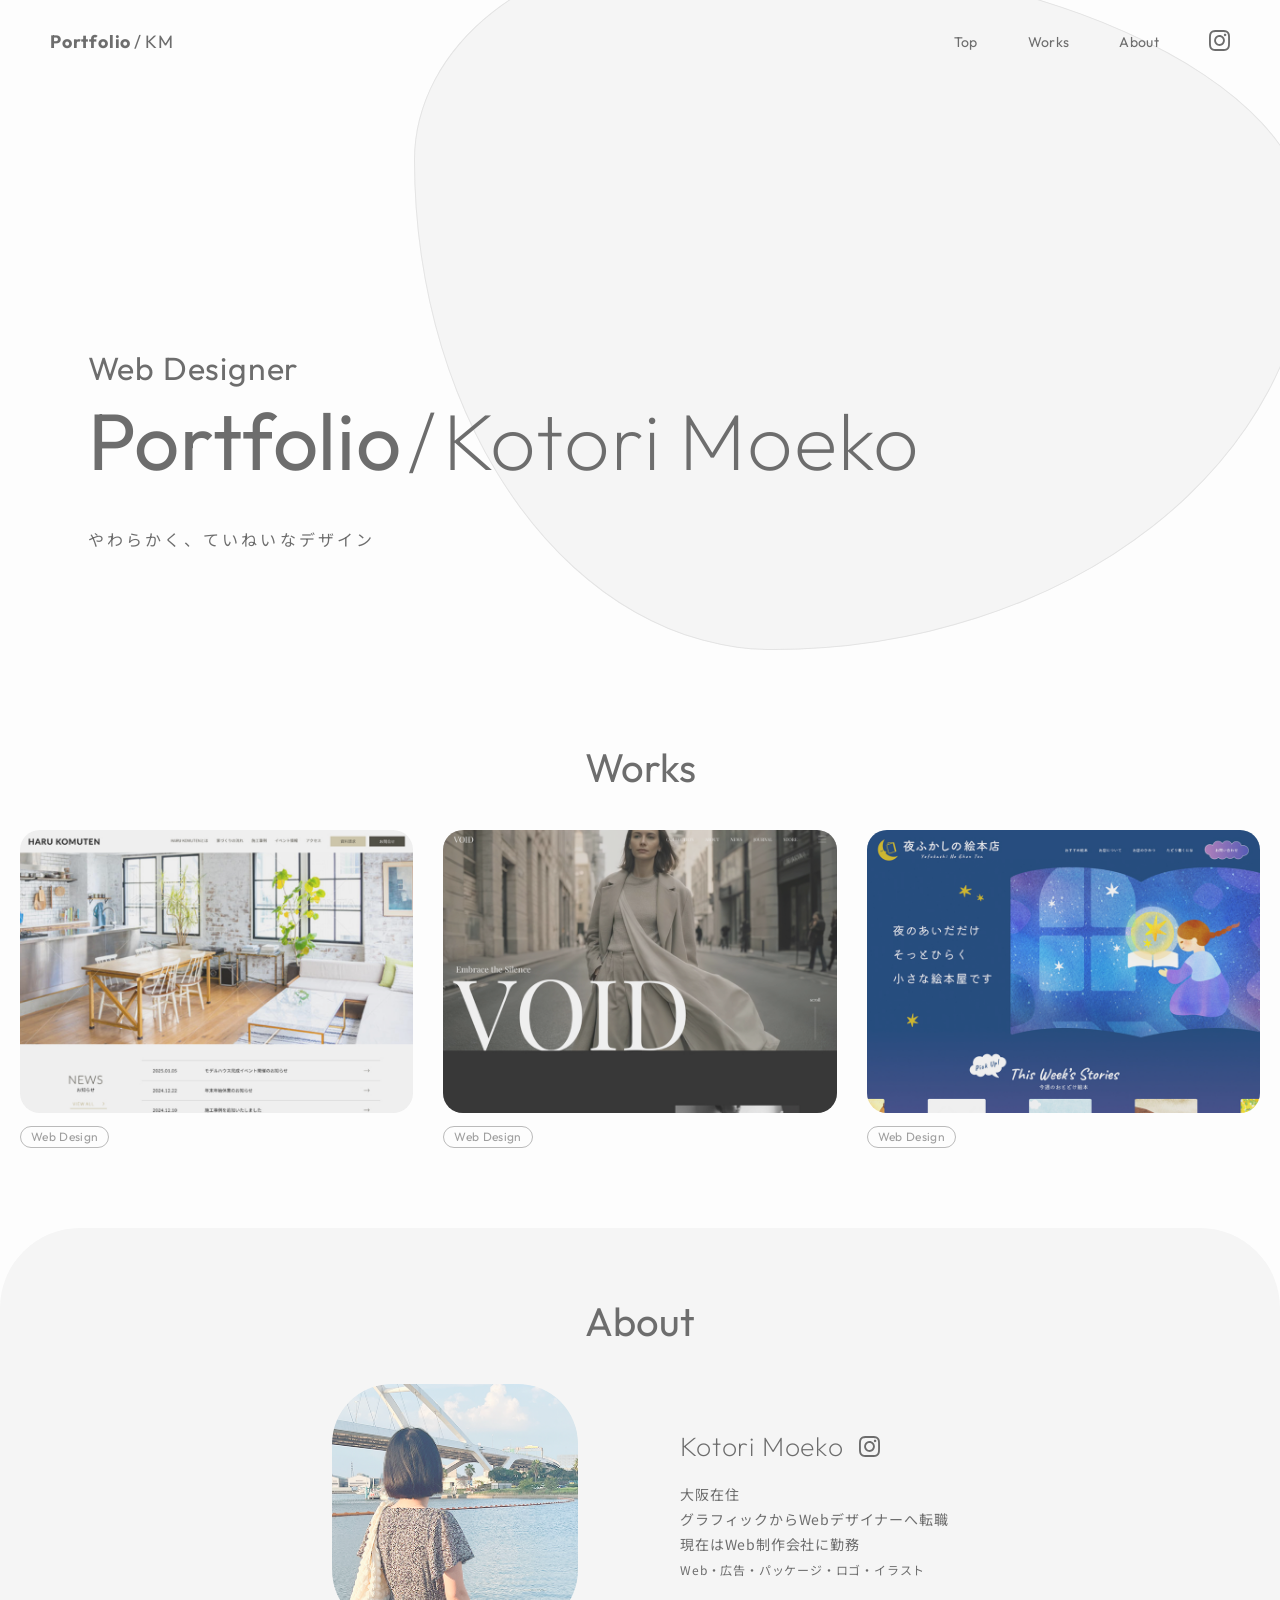
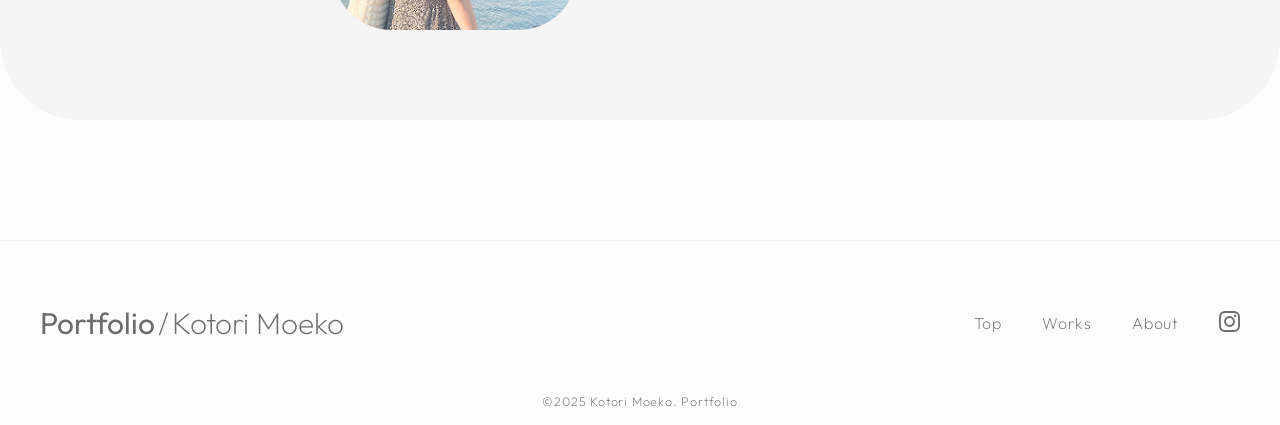
==== index.html @ be8ebdbf "TOPページ作成" ====
<!DOCTYPE html>
<html lang="ja">
<head>
    <meta charset="UTF-8">
    <meta name="viewport" content="width=device-width, initial-scale=1.0">
    <title>Portfolio/Kotori Moeko</title>
    <link rel="stylesheet" href="assets/css/reset.css">
    <link rel="stylesheet" href="assets/css/common.css">
    <!-- OGP 基本 -->
    <meta property="og:title" content="Portfolio/Kotori Moeko" />
    <meta property="og:description" content="WebデザイナーKotori Moekoのポートフォリオサイトです" />
    <meta property="og:type" content="website" />
    <meta property="og:url" content="https://moeko-design.github.io/portfolio/ " />
    <meta property="og:image" content="https://moeko-design.github.io/portfolio/assets/images/ogp.png" />
    <meta property="og:site_name" content="Portfolio/Kotori Moeko" />
    <!--favicon-->
    <link rel="icon" href="assets/images/favicon.ico" id="favicon">
    <link rel="apple-touch-icon" sizes="180x180" href="assets/images/favicon180x180.png">
    <!--Google Font-->
    <link rel="preconnect" href="https://fonts.googleapis.com">
    <link rel="preconnect" href="https://fonts.gstatic.com" crossorigin>
    <link href="https://fonts.googleapis.com/css2?family=Outfit:wght@100;200;400&family=Noto+Sans+JP:wght@100;200;400&display=swap" rel="stylesheet">    
</head>
<body>
    <header class="header">
        <div class="header__logo">
            <a href="#fv"><strong>Portfolio</strong><span>/</span>KM</a>
        </div>
        <nav class="header__nav">
            <ul class="header__list">
                <li class="header__item"><a href="#fv">Top</a></li>
                <li class="header__item"><a href="#works">Works</a></li>
                <li class="header__item"><a href="#about">About</a></li>
                <li><a href="https://www.instagram.com/kotori_mo_d" target="_blank"><img src="assets/images/insta.svg" alt="Instagram"></a></li>
                <!--<li class="header__item"><a href="#">Contact</a></li>-->
            </ul>
        </nav>
    </header>
    <main>
        <section id="fv" class="fv">
            <div class="round-wrap">
                <div class="round"></div>
            </div>
            <div class="line_round-wrap">
                <div class="line_round"></div>
            </div>
            <div class="fv__inner">
                <div class="fv__title js-fv-title">
                    <h2 class="js-fv-item">Web Designer</h2>
                    <h1 class="js-fv-item"><strong>Portfolio</strong><span>/</span><br class="sp_br">Kotori Moeko</h1>
                    <p class="js-fv-item">やわらかく、ていねいなデザイン</p>
                </div>
            </div>
        </section>
        <section id="works" class="works">
            <div class="works__inner fade-in">
                <h2 class="top_heading fade-in">Works</h2>
                <ul class="works__list">
                    <li class="works__item">
                        <a href="#" class="works__imgwrap">
                            <img src="assets/images/works_1.jpg" alt="HARU KOMUTEN">
                        </a>
                        <ul class="works__tab_list">
                            <li class="works__tab_item">Web Design</li>
                        </ul>
                    </li>
                    <li class="works__item">
                        <a href="#" class="works__imgwrap">
                            <img src="assets/images/works_2.jpg" alt="VOID">
                        </a>
                        <ul class="works__tab_list">
                            <li class="works__tab_item">Web Design</li>
                        </ul>
                    </li>
                    <li class="works__item">
                        <a href="#" class="works__imgwrap">
                            <img src="assets/images/works_3.jpg" alt="夜更かし絵本店">
                        </a>
                        <ul class="works__tab_list">
                            <li class="works__tab_item">Web Design</li>
                        </ul>
                    </li>
                </ul>
                <!--<a href="#" class="btn  fade-in">View More<span class="btn_arrow"></span></a>-->
            </div>
        </section>
        <section id="about" class="about">
            <h2 class="top_heading fade-in">About</h2>
            <div class="about__inner fade-in">
                <img src="assets/images/about_top.png" alt="プロフィールイメージ"  class="about__img">
                <div>
                    <div class="about__name">
                        <h3>Kotori Moeko</h3>
                        <a href="https://www.instagram.com/kotori_mo_d" target="_blank"><img src="assets/images/insta.svg" alt="Instagram" class="about__snsicon"></a>
                    </div>
                    <p>大阪在住</p>
                    <p>グラフィックからWebデザイナーへ転職</p>
                    <p>現在はWeb制作会社に勤務</p>
                    <p><span>Web・広告・パッケージ・ロゴ・イラスト</span></p>
                    <!--<a href="#" class="btn about__btn  fade-in">View More<span class="btn_arrow"></span></a>-->
                </div>
            </div>
        </section>
        <!--<section id="contact" class="contact">
            <a class="contact__btn">Contact</a>
        </section>-->
    </main>
    <footer class="footer">
        <div class="footer__inner fade-in">
            <div class="footer__logo">
                <a href="#fv"><strong>Portfolio</strong><span>/</span>Kotori Moeko</a>
            </div>
            <nav class="footer__nav">
                <ul class="footer__list">
                    <li class="footer__item"><a href="#fv">Top</a></li>
                    <li class="footer__item"><a href="#works">Works</a></li>
                    <li class="footer__item"><a href="#about">About</a></li>
                     <li><a href="https://www.instagram.com/kotori_mo_d" target="_blank"><img src="assets/images/insta.svg" alt="Instagram"></a></li>
                    <!--<li class="footer__item"><a href="#">Contact</a></li>-->
                </ul>
            </nav>
        </div>
        <div class="copyright">&copy;2025 Kotori Moeko. Portfolio</div>
    </footer>
    <script src="https://code.jquery.com/jquery-3.6.0.min.js"></script>
    <script src="assets/js/script.js"></script>
</body>
</html>
---- assets/css/common.css ----
/* ------------------------
  Variables
-------------------------*/
/* ------------------------
  Base
-------------------------*/
body {
  background-color: #FDFDFD;
  color: #6D6D6D;
  font-family: "Noto Sans JP", sans-serif;
  font-weight: 400;
}
body p {
  font-size: 15px;
  line-height: 1.8;
}

h1, h2, h3 {
  font-family: "Outfit", sans-serif;
  font-weight: 200;
}

img {
  width: 100%;
  height: auto;
  display: block;
}

a {
  display: inline-block;
  transition: opacity 0.5s ease;
}

a:hover {
  opacity: 0.5;
}

.btn {
  display: flex;
  align-items: center;
  justify-content: center;
  font-family: "Outfit", sans-serif;
  font-size: clamp(16px, 4vw, 20px);
  font-weight: 400;
  border-bottom: 1px solid #6D6D6D;
  padding: 15px 5px;
  gap: 20px;
  width: -moz-fit-content;
  width: fit-content;
  margin: 15px auto;
}

.btn_arrow {
  position: relative;
  display: inline-block;
  width: 16px;
  height: 1px;
  background-color: #6D6D6D;
  margin-left: 6px;
}
.btn_arrow::after {
  content: "";
  position: absolute;
  right: 0;
  top: 50%;
  transform: translateY(-50%) rotate(45deg);
  width: 6px;
  height: 6px;
  border-top: 1px solid #6D6D6D;
  border-right: 1px solid #6D6D6D;
}

@media (min-width: 768px) {
  .sp_br {
    display: none;
  }
}

.fade-in {
  opacity: 0;
  transform: translateY(20px);
  transition: 0.8s ease;
}

.fade-in.show {
  opacity: 1;
  transform: translateY(0);
}

/* ------------------------
  Header
-------------------------*/
.header {
  padding: 20px 20px;
  display: flex;
  justify-content: space-between;
  align-items: center;
  position: fixed;
  top: 0;
  left: 0;
  width: 100%;
  z-index: 3;
}
@media (min-width: 768px) {
  .header {
    padding: 30px 50px;
  }
}
.header__logo {
  font-size: clamp(17px, 1.4vw, 20px);
  font-family: "Outfit", sans-serif;
  letter-spacing: 0.05rem;
}
.header__logo span {
  padding: 0 3px;
}
.header__list {
  display: flex;
  align-items: center;
  justify-content: space-between;
  font-size: clamp(14px, 1.1vw, 16px);
  gap: 20px;
  font-family: "Outfit", sans-serif;
  letter-spacing: 0.02rem;
}
@media (min-width: 768px) {
  .header__list {
    gap: 50px;
  }
}

/* ------------------------
  Top heading
-------------------------*/
.top_heading {
  font-size: clamp(18px, 5.5vw, 36px);
  font-weight: 400;
  text-align: center;
  padding: 20px 0;
}
@media (min-width: 768px) {
  .top_heading {
    font-size: 40px;
    padding: 40px 0;
  }
}

/* ------------------------
  FV
-------------------------*/
.fv {
  position: relative;
  overflow: hidden;
}
.fv__inner {
  position: relative;
  padding: 300px 20px 50px;
  z-index: 2;
}
@media (min-width: 768px) {
  .fv__inner {
    padding: 350px 30px 150px;
  }
}
.fv__title {
  padding-left: 2vw;
}
@media (min-width: 768px) {
  .fv__title {
    padding-left: 4.5vw;
  }
}
.fv__title h2 {
  font-size: 5vw;
  font-weight: 400;
  letter-spacing: 0.05rem;
}
@media (min-width: 768px) {
  .fv__title h2 {
    font-size: 2.5vw;
  }
}
.fv__title h1 {
  font-size: 11vw;
  font-weight: 200;
  margin: 10px 0 20px;
  line-height: 1.1;
  letter-spacing: 0.05rem;
}
@media (min-width: 768px) {
  .fv__title h1 {
    font-size: 6.25vw;
  }
}
.fv__title h1 span {
  padding: 0 5px;
}
.fv__title h1 strong {
  font-weight: 400;
}
.fv__title p {
  font-size: 13px;
  letter-spacing: 0.2rem;
  padding-top: 50px;
}
@media (min-width: 768px) {
  .fv__title p {
    font-size: 16px;
    padding-top: 20px;
  }
}

.round-wrap,
.line_round-wrap {
  position: absolute;
  top: 70px;
  right: -10%;
  width: 90%;
  height: 400px;
  overflow: hidden;
  z-index: -1;
}
@media (min-width: 768px) {
  .round-wrap,
  .line_round-wrap {
    top: -50px;
    right: -30px;
    width: 70%;
    height: 700px;
  }
}

.round {
  width: 100%;
  height: 100%;
  border-radius: 30% 70% 60% 40%/30% 40% 60% 70%;
  animation: round_anime 7s ease-in-out infinite;
  background-color: #F5F5F5;
  overflow: hidden;
  position: absolute;
}

@keyframes round_anime {
  0% {
    border-radius: 32% 68% 65% 35%/33% 38% 58% 72%;
  }
  25% {
    border-radius: 50% 50% 45% 55%/45% 55% 60% 40%;
  }
  50% {
    border-radius: 68% 32% 30% 70%/52% 68% 32% 48%;
  }
  75% {
    border-radius: 55% 45% 50% 50%/50% 50% 65% 35%;
  }
  100% {
    border-radius: 32% 68% 65% 35%/33% 38% 58% 72%;
  }
}
.line_round {
  width: 100%;
  height: 100%;
  border-radius: 30% 70% 60% 40%/30% 40% 60% 70%;
  border: 1px solid #E4E4E4;
  animation: line_round_anime 9s ease-in-out infinite;
  position: absolute;
}

@keyframes line_round_anime {
  0% {
    border-radius: 28% 72% 55% 45%/35% 45% 55% 65%;
  }
  25% {
    border-radius: 45% 55% 60% 40%/52% 48% 50% 50%;
  }
  50% {
    border-radius: 72% 28% 35% 65%/43% 67% 37% 53%;
  }
  75% {
    border-radius: 58% 42% 45% 55%/48% 52% 60% 40%;
  }
  100% {
    border-radius: 28% 72% 55% 45%/35% 45% 55% 65%;
  }
}
.js-fv-item {
  opacity: 0;
  transform: translateY(20px);
}

.js-fv-item.show {
  opacity: 1;
  transform: translateY(0);
  transition: all 0.8s ease-out;
}

/* ------------------------
  Works
-------------------------*/
.works__inner {
  max-width: 1600px;
  padding: 0 20px 80px;
  margin: 0 auto;
  text-align: center;
}
.works__list {
  display: flex;
  flex-flow: column;
  gap: 30px;
}
@media (min-width: 768px) {
  .works__list {
    flex-flow: row;
    justify-content: space-between;
    align-items: center;
  }
}
.works__imgwrap {
  position: relative;
  overflow: hidden;
  border-radius: 20px;
  width: 100%;
}
.works__imgwrap::after {
  content: "";
  position: absolute;
  inset: 0;
  background-color: #AFAFAF;
  opacity: 0.2;
  pointer-events: none;
}
.works__tab_item {
  border: 1px solid #BABABA;
  font-size: 12px;
  letter-spacing: 0.02rem;
  font-family: "Outfit", sans-serif;
  color: #9E9E9E;
  padding: 3px 10px;
  width: -moz-fit-content;
  width: fit-content;
  border-radius: 100vh;
  margin-top: 10px;
}

/* ------------------------
  About
-------------------------*/
.about {
  background-color: #F5F5F5;
  border-radius: 40px;
  padding: 20px 0 30px;
  max-width: 1558px;
  margin: 0 auto;
}
@media (min-width: 768px) {
  .about {
    border-radius: 80px;
    padding: 30px 0 90px;
  }
}
.about p {
  font-size: 14px;
  letter-spacing: 0.05rem;
  text-align: center;
}
@media (min-width: 768px) {
  .about p {
    text-align: left;
  }
}
.about p span {
  font-size: 12px;
}
.about__inner {
  width: 100%;
  margin: 0 auto;
  padding: 0 24px;
}
@media (min-width: 768px) {
  .about__inner {
    display: flex;
    justify-content: center;
    align-items: center;
    gap: 8vw;
  }
}
.about__note {
  font-size: 12px;
}
@media (min-width: 768px) {
  .about__note {
    font-size: 16px;
  }
}
.about__name {
  display: flex;
  align-items: center;
  justify-content: center;
  gap: 15px;
  margin-top: 30px;
  margin-bottom: 20px;
}
@media (min-width: 768px) {
  .about__name {
    justify-content: start;
    margin-top: 0;
  }
}
.about__name h3 {
  font-size: clamp(24px, 2.0833vw, 30px);
  font-weight: 200;
  letter-spacing: 0.05rem;
}
.about__img {
  border-radius: 50px;
  width: 20%;
  height: 20%;
  min-width: 240px;
  min-height: 240px;
  margin: 0 auto;
}
@media (min-width: 768px) {
  .about__img {
    border-radius: 60px;
    margin: 0;
  }
}
.about__snsicon {
  width: 21px;
}
@media (min-width: 768px) {
  .about__btn {
    margin: 30px 0 0;
  }
}

/* ------------------------
  Footer
-------------------------*/
.footer {
  border-top: 1px solid #F2F2F2;
  padding: 30px 24px 0;
  margin-top: 80px;
}
@media (min-width: 768px) {
  .footer {
    margin-top: 120px;
    padding: 50px 40px 0;
  }
}
@media (min-width: 768px) {
  .footer__inner {
    display: flex;
    justify-content: space-between;
    align-items: center;
  }
}
.footer__logo {
  font-family: "Outfit", sans-serif;
  font-size: clamp(18px, 6vw, 30px);
  font-weight: 200;
  text-align: center;
  padding: 10px 0;
}
.footer__logo span {
  padding: 0 3px;
}
.footer__logo strong {
  font-weight: 400;
}
.footer__list {
  display: flex;
  align-items: center;
  justify-content: center;
  font-size: clamp(14px, 4vw, 16px);
  font-family: "Outfit", sans-serif;
  font-weight: 200;
  letter-spacing: 0.05rem;
  gap: 40px;
  margin: 20px auto;
}
.footer__item {
  text-align: center;
}

.copyright {
  font-size: clamp(12px, 0.972vw, 14px);
  text-align: center;
  font-family: "Outfit", sans-serif;
  font-weight: 200;
  margin: 40px 20px 15px;
  letter-spacing: 0.05rem;
}/*# sourceMappingURL=common.css.map */
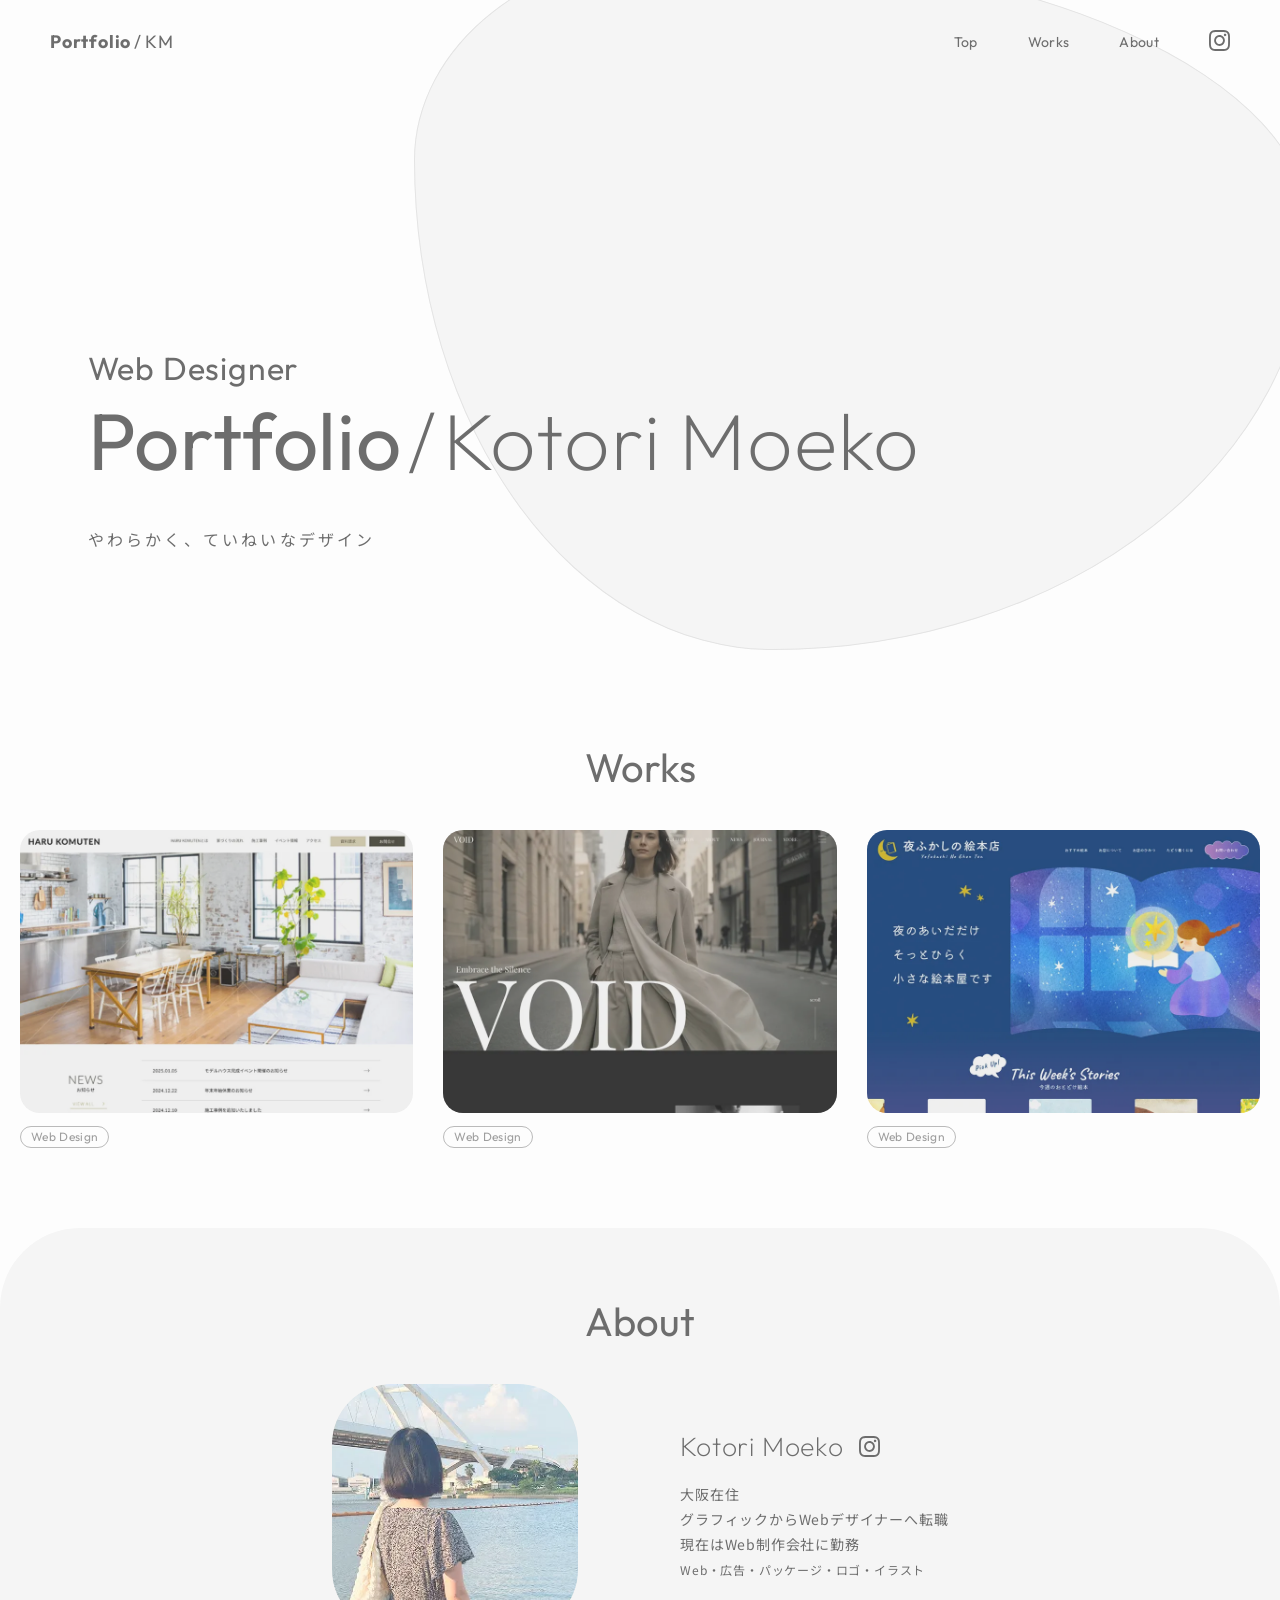
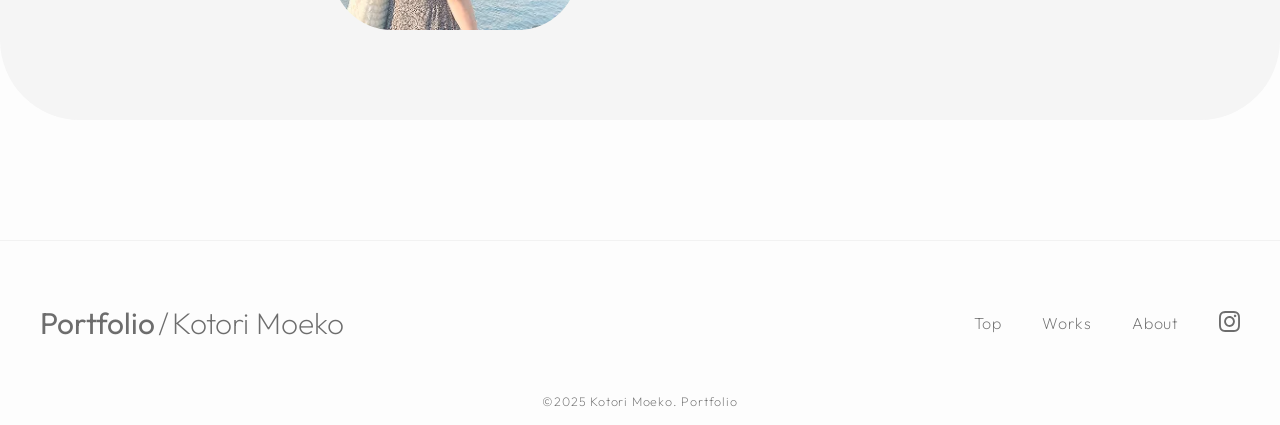
==== commit 59e180fd: "軽量化" ====
--- a/index.html
+++ b/index.html
@@ -5,7 +5,7 @@
     <meta name="viewport" content="width=device-width, initial-scale=1.0">
     <title>Portfolio/Kotori Moeko</title>
     <link rel="stylesheet" href="assets/css/reset.css">
-    <link rel="stylesheet" href="assets/css/common.css">
+    <link rel="stylesheet" href="assets/css/common.min.css">
     <!-- OGP 基本 -->
     <meta property="og:title" content="Portfolio/Kotori Moeko" />
     <meta property="og:description" content="WebデザイナーKotori Moekoのポートフォリオサイトです" />
@@ -19,7 +19,8 @@
     <!--Google Font-->
     <link rel="preconnect" href="https://fonts.googleapis.com">
     <link rel="preconnect" href="https://fonts.gstatic.com" crossorigin>
-    <link href="https://fonts.googleapis.com/css2?family=Outfit:wght@100;200;400&family=Noto+Sans+JP:wght@100;200;400&display=swap" rel="stylesheet">    
+    <link href="https://fonts.googleapis.com/css2?family=Outfit:wght@200;400&family=Noto+Sans+JP:wght@400&display=swap" rel="stylesheet">
+
 </head>
 <body>
     <header class="header">
@@ -31,7 +32,7 @@
                 <li class="header__item"><a href="#fv">Top</a></li>
                 <li class="header__item"><a href="#works">Works</a></li>
                 <li class="header__item"><a href="#about">About</a></li>
-                <li><a href="https://www.instagram.com/kotori_mo_d" target="_blank"><img src="assets/images/insta.svg" alt="Instagram"></a></li>
+                <li><a href="https://www.instagram.com/kotori_mo_d" target="_blank"><img src="assets/images/insta.svg" alt="Instagram" loading="lazy"></a></li>
                 <!--<li class="header__item"><a href="#">Contact</a></li>-->
             </ul>
         </nav>
@@ -58,7 +59,7 @@
                 <ul class="works__list">
                     <li class="works__item">
                         <a href="#" class="works__imgwrap">
-                            <img src="assets/images/works_1.jpg" alt="HARU KOMUTEN">
+                            <img src="assets/images/works_1.webp" alt="HARU KOMUTEN" loading="lazy">
                         </a>
                         <ul class="works__tab_list">
                             <li class="works__tab_item">Web Design</li>
@@ -66,7 +67,7 @@
                     </li>
                     <li class="works__item">
                         <a href="#" class="works__imgwrap">
-                            <img src="assets/images/works_2.jpg" alt="VOID">
+                            <img src="assets/images/works_2.webp" alt="VOID" loading="lazy">
                         </a>
                         <ul class="works__tab_list">
                             <li class="works__tab_item">Web Design</li>
@@ -74,7 +75,7 @@
                     </li>
                     <li class="works__item">
                         <a href="#" class="works__imgwrap">
-                            <img src="assets/images/works_3.jpg" alt="夜更かし絵本店">
+                            <img src="assets/images/works_3.webp" alt="夜更かし絵本店" loading="lazy">
                         </a>
                         <ul class="works__tab_list">
                             <li class="works__tab_item">Web Design</li>
@@ -87,11 +88,11 @@
         <section id="about" class="about">
             <h2 class="top_heading fade-in">About</h2>
             <div class="about__inner fade-in">
-                <img src="assets/images/about_top.png" alt="プロフィールイメージ"  class="about__img">
+                <img src="assets/images/about_top.webp" alt="プロフィールイメージ"  class="about__img" loading="lazy">
                 <div>
                     <div class="about__name">
                         <h3>Kotori Moeko</h3>
-                        <a href="https://www.instagram.com/kotori_mo_d" target="_blank"><img src="assets/images/insta.svg" alt="Instagram" class="about__snsicon"></a>
+                        <a href="https://www.instagram.com/kotori_mo_d" target="_blank"><img src="assets/images/insta.svg" alt="Instagram" class="about__snsicon" loading="lazy"></a>
                     </div>
                     <p>大阪在住</p>
                     <p>グラフィックからWebデザイナーへ転職</p>
@@ -115,14 +116,14 @@
                     <li class="footer__item"><a href="#fv">Top</a></li>
                     <li class="footer__item"><a href="#works">Works</a></li>
                     <li class="footer__item"><a href="#about">About</a></li>
-                     <li><a href="https://www.instagram.com/kotori_mo_d" target="_blank"><img src="assets/images/insta.svg" alt="Instagram"></a></li>
+                     <li><a href="https://www.instagram.com/kotori_mo_d" target="_blank"><img src="assets/images/insta.svg" alt="Instagram" loading="lazy"></a></li>
                     <!--<li class="footer__item"><a href="#">Contact</a></li>-->
                 </ul>
             </nav>
         </div>
         <div class="copyright">&copy;2025 Kotori Moeko. Portfolio</div>
     </footer>
-    <script src="https://code.jquery.com/jquery-3.6.0.min.js"></script>
-    <script src="assets/js/script.js"></script>
+    <script src="https://code.jquery.com/jquery-3.6.0.min.js" defer></script>
+    <script src="assets/js/script.js" defer></script>
 </body>
 </html>
--- a/assets/css/common.min.css
+++ b/assets/css/common.min.css
@@ -0,0 +1 @@
+.fv__title h1,.fv__title h2,.header__logo{letter-spacing:.05rem}.btn,.fv__title h1 strong,.fv__title h2,.top_heading,body{font-weight:400}.fade-in,.js-fv-item{opacity:0;transform:translateY(20px)}.fv,.round,.works__imgwrap{overflow:hidden}.about p,.copyright,.footer__item,.footer__logo,.top_heading,.works__inner{text-align:center}body{background-color:#fdfdfd;color:#6d6d6d;font-family:"Noto Sans JP",sans-serif}.btn,.header__logo,h1,h2,h3{font-family:Outfit,sans-serif}body p{font-size:15px;line-height:1.8}h1,h2,h3{font-weight:200}img{width:100%;height:auto;display:block}a{display:inline-block;transition:opacity .5s}a:hover{opacity:.5}.btn{display:flex;align-items:center;justify-content:center;font-size:clamp(16px, 4vw, 20px);border-bottom:1px solid #6d6d6d;padding:15px 5px;gap:20px;width:-moz-fit-content;width:fit-content;margin:15px auto}.btn_arrow{position:relative;display:inline-block;width:16px;height:1px;background-color:#6d6d6d;margin-left:6px}.about,.round{background-color:#f5f5f5}.btn_arrow::after{content:"";position:absolute;right:0;top:50%;transform:translateY(-50%) rotate(45deg);width:6px;height:6px;border-top:1px solid #6d6d6d;border-right:1px solid #6d6d6d}.fade-in.show,.js-fv-item.show{opacity:1;transform:translateY(0)}.fade-in{transition:.8s}.header{padding:20px;display:flex;justify-content:space-between;align-items:center;position:fixed;top:0;left:0;width:100%;z-index:3}.fv,.fv__inner{position:relative}.header__logo{font-size:clamp(17px, 1.4vw, 20px)}.header__list,.works__tab_item{letter-spacing:.02rem;font-family:Outfit,sans-serif}.header__logo span{padding:0 3px}.header__list{display:flex;align-items:center;justify-content:space-between;font-size:clamp(14px, 1.1vw, 16px);gap:20px}.top_heading{font-size:clamp(18px, 5.5vw, 36px);padding:20px 0}.fv__inner{padding:300px 20px 50px;z-index:2}.fv__title{padding-left:2vw}.fv__title h2{font-size:5vw}.fv__title h1{font-size:11vw;font-weight:200;margin:10px 0 20px;line-height:1.1}.fv__title h1 span{padding:0 5px}.fv__title p{font-size:13px;letter-spacing:.2rem;padding-top:50px}.line_round-wrap,.round-wrap{position:absolute;top:70px;right:-10%;width:90%;height:400px;overflow:hidden;z-index:-1}.line_round,.round{height:100%;border-radius:30% 70% 60% 40%/30% 40% 60% 70%;width:100%;position:absolute}.round{animation:7s ease-in-out infinite round_anime}@keyframes round_anime{0%,100%{border-radius:32% 68% 65% 35%/33% 38% 58% 72%}25%{border-radius:50% 50% 45% 55%/45% 55% 60% 40%}50%{border-radius:68% 32% 30% 70%/52% 68% 32% 48%}75%{border-radius:55% 45% 50% 50%/50% 50% 65% 35%}}.line_round{border:1px solid #e4e4e4;animation:9s ease-in-out infinite line_round_anime}@keyframes line_round_anime{0%,100%{border-radius:28% 72% 55% 45%/35% 45% 55% 65%}25%{border-radius:45% 55% 60% 40%/52% 48% 50% 50%}50%{border-radius:72% 28% 35% 65%/43% 67% 37% 53%}75%{border-radius:58% 42% 45% 55%/48% 52% 60% 40%}}.js-fv-item.show{transition:.8s ease-out}.works__inner{max-width:1600px;padding:0 20px 80px;margin:0 auto}.works__list{display:flex;flex-flow:column;gap:30px}.works__imgwrap{position:relative;border-radius:20px;width:100%}.works__imgwrap::after{content:"";position:absolute;inset:0;background-color:#afafaf;opacity:.2;pointer-events:none}.works__tab_item{border:1px solid #bababa;font-size:12px;color:#9e9e9e;padding:3px 10px;width:-moz-fit-content;width:fit-content;border-radius:100vh;margin-top:10px}.about p,.about__name h3,.copyright,.footer__list{letter-spacing:.05rem}.about{border-radius:40px;padding:20px 0 30px;max-width:1558px;margin:0 auto}.about p{font-size:14px}.about p span,.about__note{font-size:12px}.about__inner{width:100%;margin:0 auto;padding:0 24px}.about__name{display:flex;align-items:center;justify-content:center;gap:15px;margin-top:30px;margin-bottom:20px}.about__name h3{font-size:clamp(24px, 2.0833vw, 30px);font-weight:200}.about__img{border-radius:50px;width:20%;height:20%;min-width:240px;min-height:240px;margin:0 auto}.about__snsicon{width:21px}.footer{border-top:1px solid #f2f2f2;padding:30px 24px 0;margin-top:80px}@media (min-width:768px){.sp_br{display:none}.header{padding:30px 50px}.header__list{gap:50px}.top_heading{font-size:40px;padding:40px 0}.fv__inner{padding:350px 30px 150px}.fv__title{padding-left:4.5vw}.fv__title h2{font-size:2.5vw}.fv__title h1{font-size:6.25vw}.fv__title p{font-size:16px;padding-top:20px}.line_round-wrap,.round-wrap{top:-50px;right:-30px;width:70%;height:700px}.works__list{flex-flow:row;justify-content:space-between;align-items:center}.about{border-radius:80px;padding:30px 0 90px}.about p{text-align:left}.about__inner{display:flex;justify-content:center;align-items:center;gap:8vw}.about__note{font-size:16px}.about__name{justify-content:start;margin-top:0}.about__img{border-radius:60px;margin:0}.about__btn{margin:30px 0 0}.footer{margin-top:120px;padding:50px 40px 0}.footer__inner{display:flex;justify-content:space-between;align-items:center}}.footer__logo{font-family:Outfit,sans-serif;font-size:clamp(18px, 6vw, 30px);font-weight:200;padding:10px 0}.footer__logo span{padding:0 3px}.footer__logo strong{font-weight:400}.footer__list{display:flex;align-items:center;justify-content:center;font-size:clamp(14px, 4vw, 16px);font-family:Outfit,sans-serif;font-weight:200;gap:40px;margin:20px auto}.copyright{font-size:clamp(12px, .972vw, 14px);font-family:Outfit,sans-serif;font-weight:200;margin:40px 20px 15px}
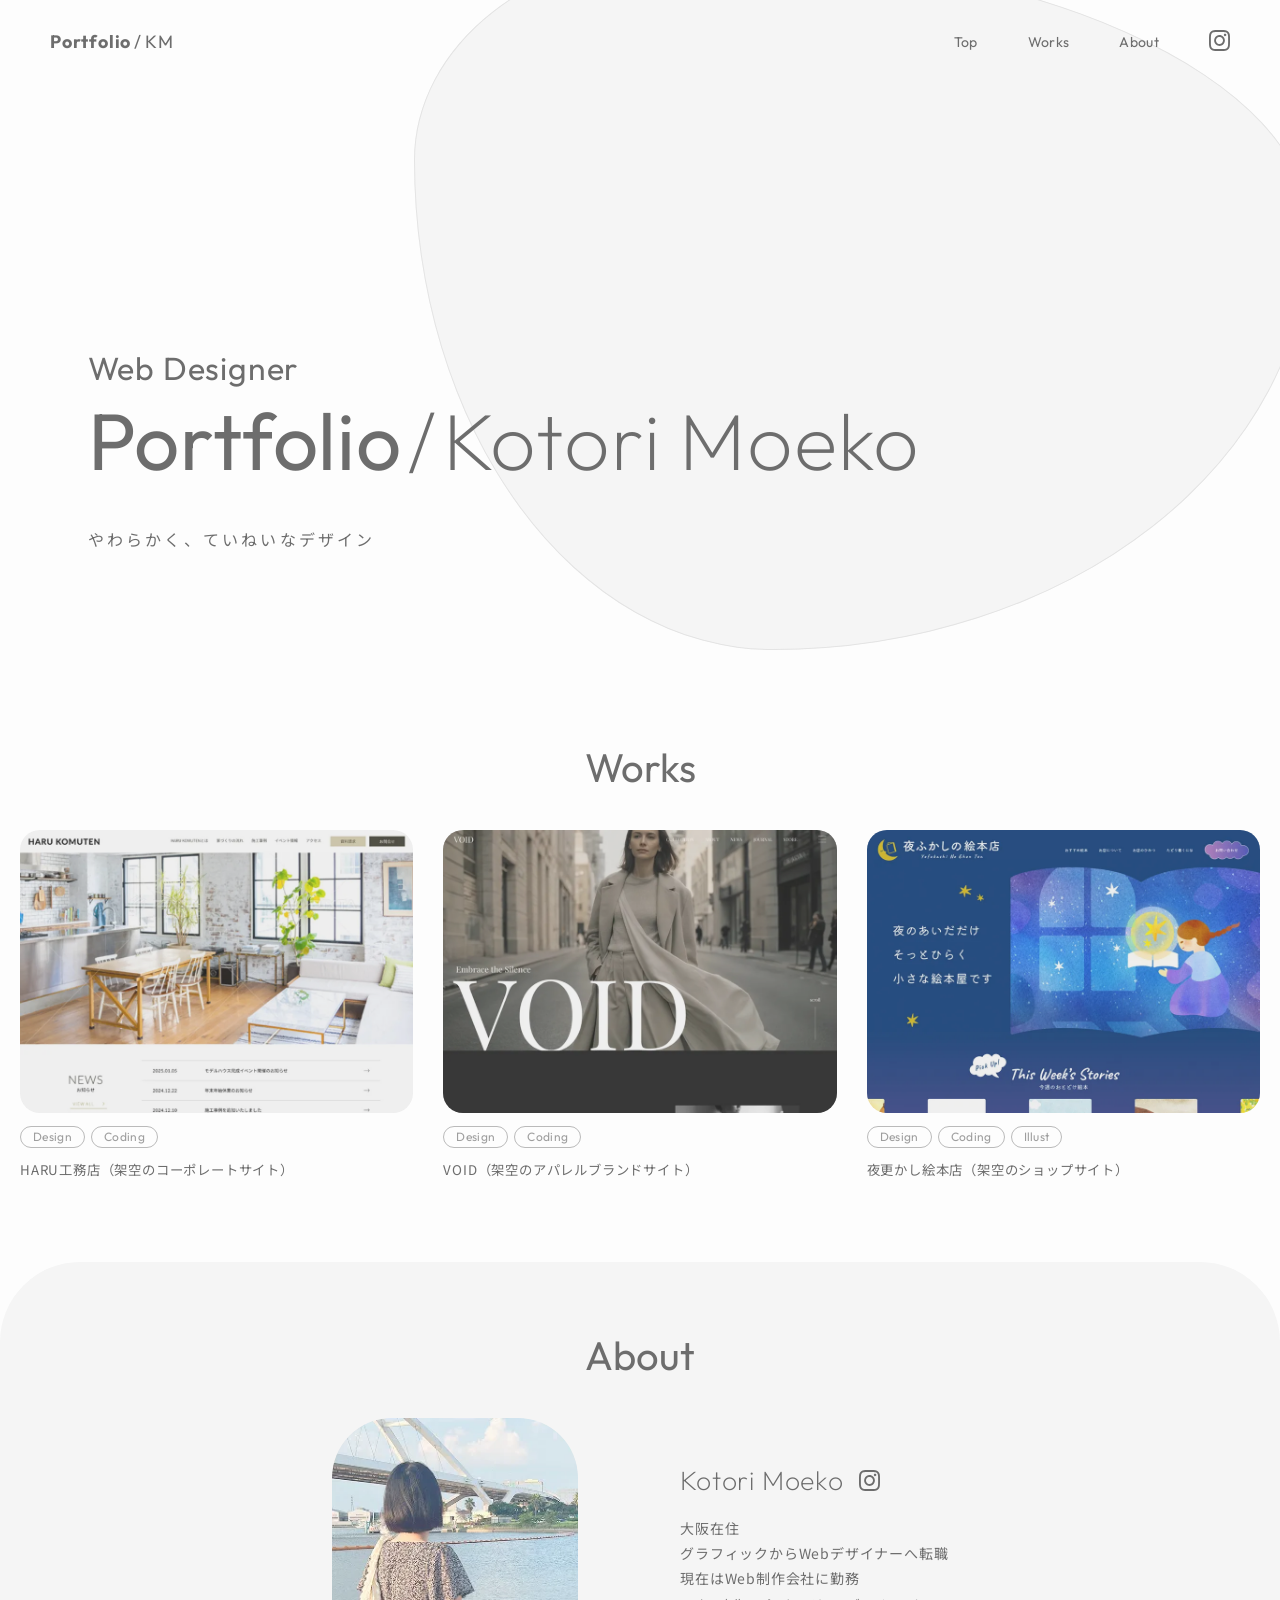
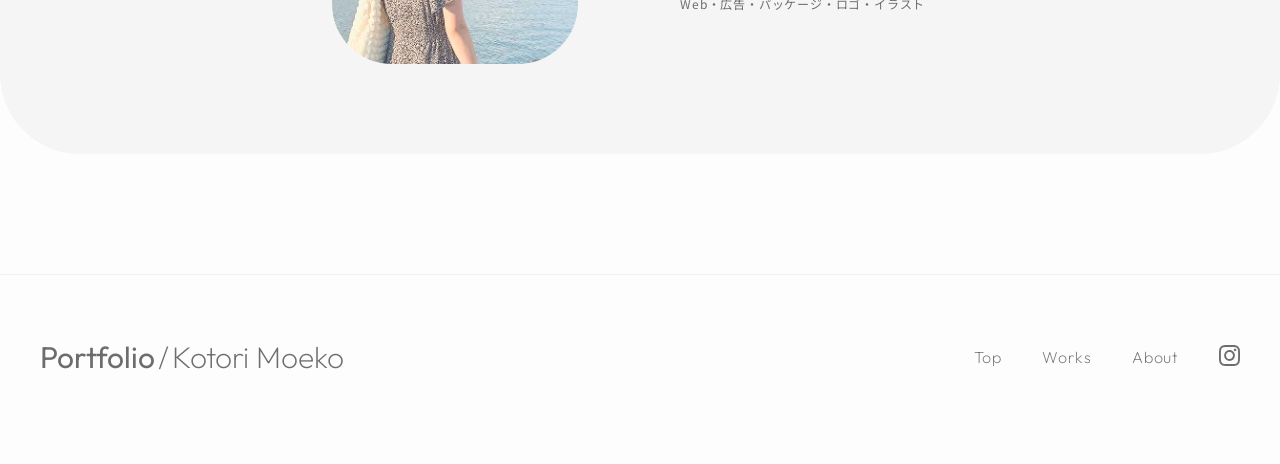
==== commit 2725a62d: "コンソール追加" ====
--- a/index.html
+++ b/index.html
@@ -20,7 +20,8 @@
     <link rel="preconnect" href="https://fonts.googleapis.com">
     <link rel="preconnect" href="https://fonts.gstatic.com" crossorigin>
     <link href="https://fonts.googleapis.com/css2?family=Outfit:wght@200;400&family=Noto+Sans+JP:wght@400&display=swap" rel="stylesheet">
-
+    <!--Google Console-->
+    <meta name="google-site-verification" content="6K4Z1dsUZo3_PM3ZOLrh1gN17eTgrgdVkQCW3r9zL08" />
 </head>
 <body>
     <header class="header">
@@ -54,32 +55,45 @@
             </div>
         </section>
         <section id="works" class="works">
-            <div class="works__inner fade-in">
+            <div class="works__inner">
                 <h2 class="top_heading fade-in">Works</h2>
                 <ul class="works__list">
-                    <li class="works__item">
+                    <li class="works__item fade-in">
                         <a href="#" class="works__imgwrap">
                             <img src="assets/images/works_1.webp" alt="HARU KOMUTEN" loading="lazy">
                         </a>
                         <ul class="works__tab_list">
-                            <li class="works__tab_item">Web Design</li>
+                            <li class="works__tab_item">Design</li>
+                            <li class="works__tab_item">Coding</li>
                         </ul>
+                        <div class="works__text">
+                            <p>HARU工務店（架空のコーポレートサイト）</p>
+                        </div>
                     </li>
-                    <li class="works__item">
+                    <li class="works__item fade-in">
                         <a href="#" class="works__imgwrap">
                             <img src="assets/images/works_2.webp" alt="VOID" loading="lazy">
                         </a>
                         <ul class="works__tab_list">
-                            <li class="works__tab_item">Web Design</li>
+                            <li class="works__tab_item">Design</li>
+                            <li class="works__tab_item">Coding</li>
                         </ul>
+                        <div class="works__text">
+                            <p>VOID（架空のアパレルブランドサイト）</p>
+                        </div>
                     </li>
-                    <li class="works__item">
+                    <li class="works__item fade-in">
                         <a href="#" class="works__imgwrap">
                             <img src="assets/images/works_3.webp" alt="夜更かし絵本店" loading="lazy">
                         </a>
                         <ul class="works__tab_list">
-                            <li class="works__tab_item">Web Design</li>
+                            <li class="works__tab_item">Design</li>
+                            <li class="works__tab_item">Coding</li>
+                            <li class="works__tab_item">Illust</li>
                         </ul>
+                        <div class="works__text">
+                            <p>夜更かし絵本店（架空のショップサイト）</p>
+                        </div>
                     </li>
                 </ul>
                 <!--<a href="#" class="btn  fade-in">View More<span class="btn_arrow"></span></a>-->
@@ -87,10 +101,10 @@
         </section>
         <section id="about" class="about">
             <h2 class="top_heading fade-in">About</h2>
-            <div class="about__inner fade-in">
-                <img src="assets/images/about_top.webp" alt="プロフィールイメージ"  class="about__img" loading="lazy">
+            <div class="about__inner">
+                <img src="assets/images/about_top.webp" alt="プロフィールイメージ"  class="about__img  fade-in" loading="lazy">
                 <div>
-                    <div class="about__name">
+                    <div class="about__name  fade-in">
                         <h3>Kotori Moeko</h3>
                         <a href="https://www.instagram.com/kotori_mo_d" target="_blank"><img src="assets/images/insta.svg" alt="Instagram" class="about__snsicon" loading="lazy"></a>
                     </div>
@@ -107,11 +121,11 @@
         </section>-->
     </main>
     <footer class="footer">
-        <div class="footer__inner fade-in">
-            <div class="footer__logo">
+        <div class="footer__inner">
+            <div class="footer__logo  fade-in">
                 <a href="#fv"><strong>Portfolio</strong><span>/</span>Kotori Moeko</a>
             </div>
-            <nav class="footer__nav">
+            <nav class="footer__nav  fade-in">
                 <ul class="footer__list">
                     <li class="footer__item"><a href="#fv">Top</a></li>
                     <li class="footer__item"><a href="#works">Works</a></li>
@@ -121,7 +135,7 @@
                 </ul>
             </nav>
         </div>
-        <div class="copyright">&copy;2025 Kotori Moeko. Portfolio</div>
+        <div class="copyright  fade-in">&copy;2025 Kotori Moeko. Portfolio</div>
     </footer>
     <script src="https://code.jquery.com/jquery-3.6.0.min.js" defer></script>
     <script src="assets/js/script.js" defer></script>
--- a/assets/css/common.min.css
+++ b/assets/css/common.min.css
@@ -1 +1 @@
-.fv__title h1,.fv__title h2,.header__logo{letter-spacing:.05rem}.btn,.fv__title h1 strong,.fv__title h2,.top_heading,body{font-weight:400}.fade-in,.js-fv-item{opacity:0;transform:translateY(20px)}.fv,.round,.works__imgwrap{overflow:hidden}.about p,.copyright,.footer__item,.footer__logo,.top_heading,.works__inner{text-align:center}body{background-color:#fdfdfd;color:#6d6d6d;font-family:"Noto Sans JP",sans-serif}.btn,.header__logo,h1,h2,h3{font-family:Outfit,sans-serif}body p{font-size:15px;line-height:1.8}h1,h2,h3{font-weight:200}img{width:100%;height:auto;display:block}a{display:inline-block;transition:opacity .5s}a:hover{opacity:.5}.btn{display:flex;align-items:center;justify-content:center;font-size:clamp(16px, 4vw, 20px);border-bottom:1px solid #6d6d6d;padding:15px 5px;gap:20px;width:-moz-fit-content;width:fit-content;margin:15px auto}.btn_arrow{position:relative;display:inline-block;width:16px;height:1px;background-color:#6d6d6d;margin-left:6px}.about,.round{background-color:#f5f5f5}.btn_arrow::after{content:"";position:absolute;right:0;top:50%;transform:translateY(-50%) rotate(45deg);width:6px;height:6px;border-top:1px solid #6d6d6d;border-right:1px solid #6d6d6d}.fade-in.show,.js-fv-item.show{opacity:1;transform:translateY(0)}.fade-in{transition:.8s}.header{padding:20px;display:flex;justify-content:space-between;align-items:center;position:fixed;top:0;left:0;width:100%;z-index:3}.fv,.fv__inner{position:relative}.header__logo{font-size:clamp(17px, 1.4vw, 20px)}.header__list,.works__tab_item{letter-spacing:.02rem;font-family:Outfit,sans-serif}.header__logo span{padding:0 3px}.header__list{display:flex;align-items:center;justify-content:space-between;font-size:clamp(14px, 1.1vw, 16px);gap:20px}.top_heading{font-size:clamp(18px, 5.5vw, 36px);padding:20px 0}.fv__inner{padding:300px 20px 50px;z-index:2}.fv__title{padding-left:2vw}.fv__title h2{font-size:5vw}.fv__title h1{font-size:11vw;font-weight:200;margin:10px 0 20px;line-height:1.1}.fv__title h1 span{padding:0 5px}.fv__title p{font-size:13px;letter-spacing:.2rem;padding-top:50px}.line_round-wrap,.round-wrap{position:absolute;top:70px;right:-10%;width:90%;height:400px;overflow:hidden;z-index:-1}.line_round,.round{height:100%;border-radius:30% 70% 60% 40%/30% 40% 60% 70%;width:100%;position:absolute}.round{animation:7s ease-in-out infinite round_anime}@keyframes round_anime{0%,100%{border-radius:32% 68% 65% 35%/33% 38% 58% 72%}25%{border-radius:50% 50% 45% 55%/45% 55% 60% 40%}50%{border-radius:68% 32% 30% 70%/52% 68% 32% 48%}75%{border-radius:55% 45% 50% 50%/50% 50% 65% 35%}}.line_round{border:1px solid #e4e4e4;animation:9s ease-in-out infinite line_round_anime}@keyframes line_round_anime{0%,100%{border-radius:28% 72% 55% 45%/35% 45% 55% 65%}25%{border-radius:45% 55% 60% 40%/52% 48% 50% 50%}50%{border-radius:72% 28% 35% 65%/43% 67% 37% 53%}75%{border-radius:58% 42% 45% 55%/48% 52% 60% 40%}}.js-fv-item.show{transition:.8s ease-out}.works__inner{max-width:1600px;padding:0 20px 80px;margin:0 auto}.works__list{display:flex;flex-flow:column;gap:30px}.works__imgwrap{position:relative;border-radius:20px;width:100%}.works__imgwrap::after{content:"";position:absolute;inset:0;background-color:#afafaf;opacity:.2;pointer-events:none}.works__tab_item{border:1px solid #bababa;font-size:12px;color:#9e9e9e;padding:3px 10px;width:-moz-fit-content;width:fit-content;border-radius:100vh;margin-top:10px}.about p,.about__name h3,.copyright,.footer__list{letter-spacing:.05rem}.about{border-radius:40px;padding:20px 0 30px;max-width:1558px;margin:0 auto}.about p{font-size:14px}.about p span,.about__note{font-size:12px}.about__inner{width:100%;margin:0 auto;padding:0 24px}.about__name{display:flex;align-items:center;justify-content:center;gap:15px;margin-top:30px;margin-bottom:20px}.about__name h3{font-size:clamp(24px, 2.0833vw, 30px);font-weight:200}.about__img{border-radius:50px;width:20%;height:20%;min-width:240px;min-height:240px;margin:0 auto}.about__snsicon{width:21px}.footer{border-top:1px solid #f2f2f2;padding:30px 24px 0;margin-top:80px}@media (min-width:768px){.sp_br{display:none}.header{padding:30px 50px}.header__list{gap:50px}.top_heading{font-size:40px;padding:40px 0}.fv__inner{padding:350px 30px 150px}.fv__title{padding-left:4.5vw}.fv__title h2{font-size:2.5vw}.fv__title h1{font-size:6.25vw}.fv__title p{font-size:16px;padding-top:20px}.line_round-wrap,.round-wrap{top:-50px;right:-30px;width:70%;height:700px}.works__list{flex-flow:row;justify-content:space-between;align-items:center}.about{border-radius:80px;padding:30px 0 90px}.about p{text-align:left}.about__inner{display:flex;justify-content:center;align-items:center;gap:8vw}.about__note{font-size:16px}.about__name{justify-content:start;margin-top:0}.about__img{border-radius:60px;margin:0}.about__btn{margin:30px 0 0}.footer{margin-top:120px;padding:50px 40px 0}.footer__inner{display:flex;justify-content:space-between;align-items:center}}.footer__logo{font-family:Outfit,sans-serif;font-size:clamp(18px, 6vw, 30px);font-weight:200;padding:10px 0}.footer__logo span{padding:0 3px}.footer__logo strong{font-weight:400}.footer__list{display:flex;align-items:center;justify-content:center;font-size:clamp(14px, 4vw, 16px);font-family:Outfit,sans-serif;font-weight:200;gap:40px;margin:20px auto}.copyright{font-size:clamp(12px, .972vw, 14px);font-family:Outfit,sans-serif;font-weight:200;margin:40px 20px 15px}+body{background-color:#FDFDFD;color:#6D6D6D;font-family:"Noto Sans JP",sans-serif;font-weight:400}body p{font-size:15px;line-height:1.8}h1,h2,h3{font-family:"Outfit",sans-serif;font-weight:200}img{width:100%;height:auto;display:block}a{display:inline-block;transition:opacity .5s ease}a:hover{opacity:.5}.btn{display:flex;align-items:center;justify-content:center;font-family:"Outfit",sans-serif;font-size:clamp(16px,4vw,20px);font-weight:400;border-bottom:1px solid #6D6D6D;padding:15px 5px;gap:20px;width:-moz-fit-content;width:fit-content;margin:15px auto}.btn_arrow{position:relative;display:inline-block;width:16px;height:1px;background-color:#6D6D6D;margin-left:6px}.btn_arrow::after{content:"";position:absolute;right:0;top:50%;transform:translateY(-50%) rotate(45deg);width:6px;height:6px;border-top:1px solid #6D6D6D;border-right:1px solid #6D6D6D}@media (min-width: 768px){.sp_br{display:none}}.fade-in{opacity:0;transform:translateY(20px);transition:.8s ease}.fade-in.show{opacity:1;transform:translateY(0)}.header{padding:20px;display:flex;justify-content:space-between;align-items:center;position:fixed;top:0;left:0;width:100%;z-index:3}@media (min-width: 768px){.header{padding:30px 50px}}.header__logo{font-size:clamp(17px,1.4vw,20px);font-family:"Outfit",sans-serif;letter-spacing:.05rem}.header__logo span{padding:0 3px}.header__list{display:flex;align-items:center;justify-content:space-between;font-size:clamp(14px,1.1vw,16px);gap:20px;font-family:"Outfit",sans-serif;letter-spacing:.02rem}@media (min-width: 768px){.header__list{gap:50px}}.top_heading{font-size:clamp(18px,5.5vw,36px);font-weight:400;text-align:center;padding:20px 0}@media (min-width: 768px){.top_heading{font-size:40px;padding:40px 0}}.fv{position:relative;overflow:hidden}.fv__inner{position:relative;padding:300px 20px 50px;z-index:2}@media (min-width: 768px){.fv__inner{padding:350px 30px 150px}}.fv__title{padding-left:2vw}@media (min-width: 768px){.fv__title{padding-left:4.5vw}}.fv__title h2{font-size:5vw;font-weight:400;letter-spacing:.05rem}@media (min-width: 768px){.fv__title h2{font-size:2.5vw}}.fv__title h1{font-size:11vw;font-weight:200;margin:10px 0 20px;line-height:1.1;letter-spacing:.05rem}@media (min-width: 768px){.fv__title h1{font-size:6.25vw}}.fv__title h1 span{padding:0 5px}.fv__title h1 strong{font-weight:400}.fv__title p{font-size:13px;letter-spacing:.2rem;padding-top:50px}@media (min-width: 768px){.fv__title p{font-size:16px;padding-top:20px}}.round-wrap,.line_round-wrap{position:absolute;top:70px;right:-10%;width:90%;height:400px;overflow:hidden;z-index:-1}@media (min-width: 768px){.round-wrap,.line_round-wrap{top:-50px;right:-30px;width:70%;height:700px}}.round{width:100%;height:100%;border-radius:30% 70% 60% 40%/30% 40% 60% 70%;animation:round_anime 7s ease-in-out infinite;background-color:#F5F5F5;overflow:hidden;position:absolute}@keyframes round_anime{0%{border-radius:32% 68% 65% 35%/33% 38% 58% 72%}25%{border-radius:50% 50% 45% 55%/45% 55% 60% 40%}50%{border-radius:68% 32% 30% 70%/52% 68% 32% 48%}75%{border-radius:55% 45% 50% 50%/50% 50% 65% 35%}100%{border-radius:32% 68% 65% 35%/33% 38% 58% 72%}}.line_round{width:100%;height:100%;border-radius:30% 70% 60% 40%/30% 40% 60% 70%;border:1px solid #E4E4E4;animation:line_round_anime 9s ease-in-out infinite;position:absolute}@keyframes line_round_anime{0%{border-radius:28% 72% 55% 45%/35% 45% 55% 65%}25%{border-radius:45% 55% 60% 40%/52% 48% 50% 50%}50%{border-radius:72% 28% 35% 65%/43% 67% 37% 53%}75%{border-radius:58% 42% 45% 55%/48% 52% 60% 40%}100%{border-radius:28% 72% 55% 45%/35% 45% 55% 65%}}.js-fv-item{opacity:0;transform:translateY(20px)}.js-fv-item.show{opacity:1;transform:translateY(0);transition:all .8s ease-out}.works__inner{max-width:1600px;padding:0 20px 80px;margin:0 auto;text-align:center}.works__list{display:flex;flex-flow:column;gap:30px}@media (min-width: 768px){.works__list{flex-flow:row;justify-content:space-between;align-items:center}}.works__text{margin-top:10px}.works__text p{font-size:clamp(12px,1.04166vw,15px);text-align:left;letter-spacing:.05rem;line-height:1.8}.works__imgwrap{position:relative;overflow:hidden;border-radius:20px;width:100%}.works__imgwrap::after{content:"";position:absolute;inset:0;background-color:#AFAFAF;opacity:.2;pointer-events:none}.works__tab_list{display:flex;align-items:center;gap:6px;margin-top:10px}.works__tab_item{border:1px solid #BABABA;font-size:12px;letter-spacing:.02rem;font-family:"Outfit",sans-serif;color:#9E9E9E;padding:3px 12px;width:-moz-fit-content;width:fit-content;border-radius:100vh}.about{background-color:#F5F5F5;border-radius:40px;padding:20px 0 30px;max-width:1558px;margin:0 auto}@media (min-width: 768px){.about{border-radius:80px;padding:30px 0 90px}}.about p{font-size:14px;letter-spacing:.05rem;text-align:center}@media (min-width: 768px){.about p{text-align:left}}.about p span{font-size:12px}.about__inner{width:100%;margin:0 auto;padding:0 24px}@media (min-width: 768px){.about__inner{display:flex;justify-content:center;align-items:center;gap:8vw}}.about__note{font-size:12px}@media (min-width: 768px){.about__note{font-size:16px}}.about__name{display:flex;align-items:center;justify-content:center;gap:15px;margin-top:30px;margin-bottom:20px}@media (min-width: 768px){.about__name{justify-content:start;margin-top:0}}.about__name h3{font-size:clamp(24px,2.0833vw,30px);font-weight:200;letter-spacing:.05rem}.about__img{border-radius:50px;width:20%;height:20%;min-width:240px;min-height:240px;margin:0 auto}@media (min-width: 768px){.about__img{border-radius:60px;margin:0}}.about__snsicon{width:21px}@media (min-width: 768px){.about__btn{margin:30px 0 0}}.footer{border-top:1px solid #F2F2F2;padding:30px 24px 0;margin-top:80px}@media (min-width: 768px){.footer{margin-top:120px;padding:50px 40px 0}}@media (min-width: 768px){.footer__inner{display:flex;justify-content:space-between;align-items:center}}.footer__logo{font-family:"Outfit",sans-serif;font-size:clamp(18px,6vw,30px);font-weight:200;text-align:center;padding:10px 0}.footer__logo span{padding:0 3px}.footer__logo strong{font-weight:400}.footer__list{display:flex;align-items:center;justify-content:center;font-size:clamp(14px,4vw,16px);font-family:"Outfit",sans-serif;font-weight:200;letter-spacing:.05rem;gap:40px;margin:20px auto}.footer__item{text-align:center}.copyright{font-size:clamp(12px,0.972vw,14px);text-align:center;font-family:"Outfit",sans-serif;font-weight:200;margin:40px 20px 15px;letter-spacing:.05rem}
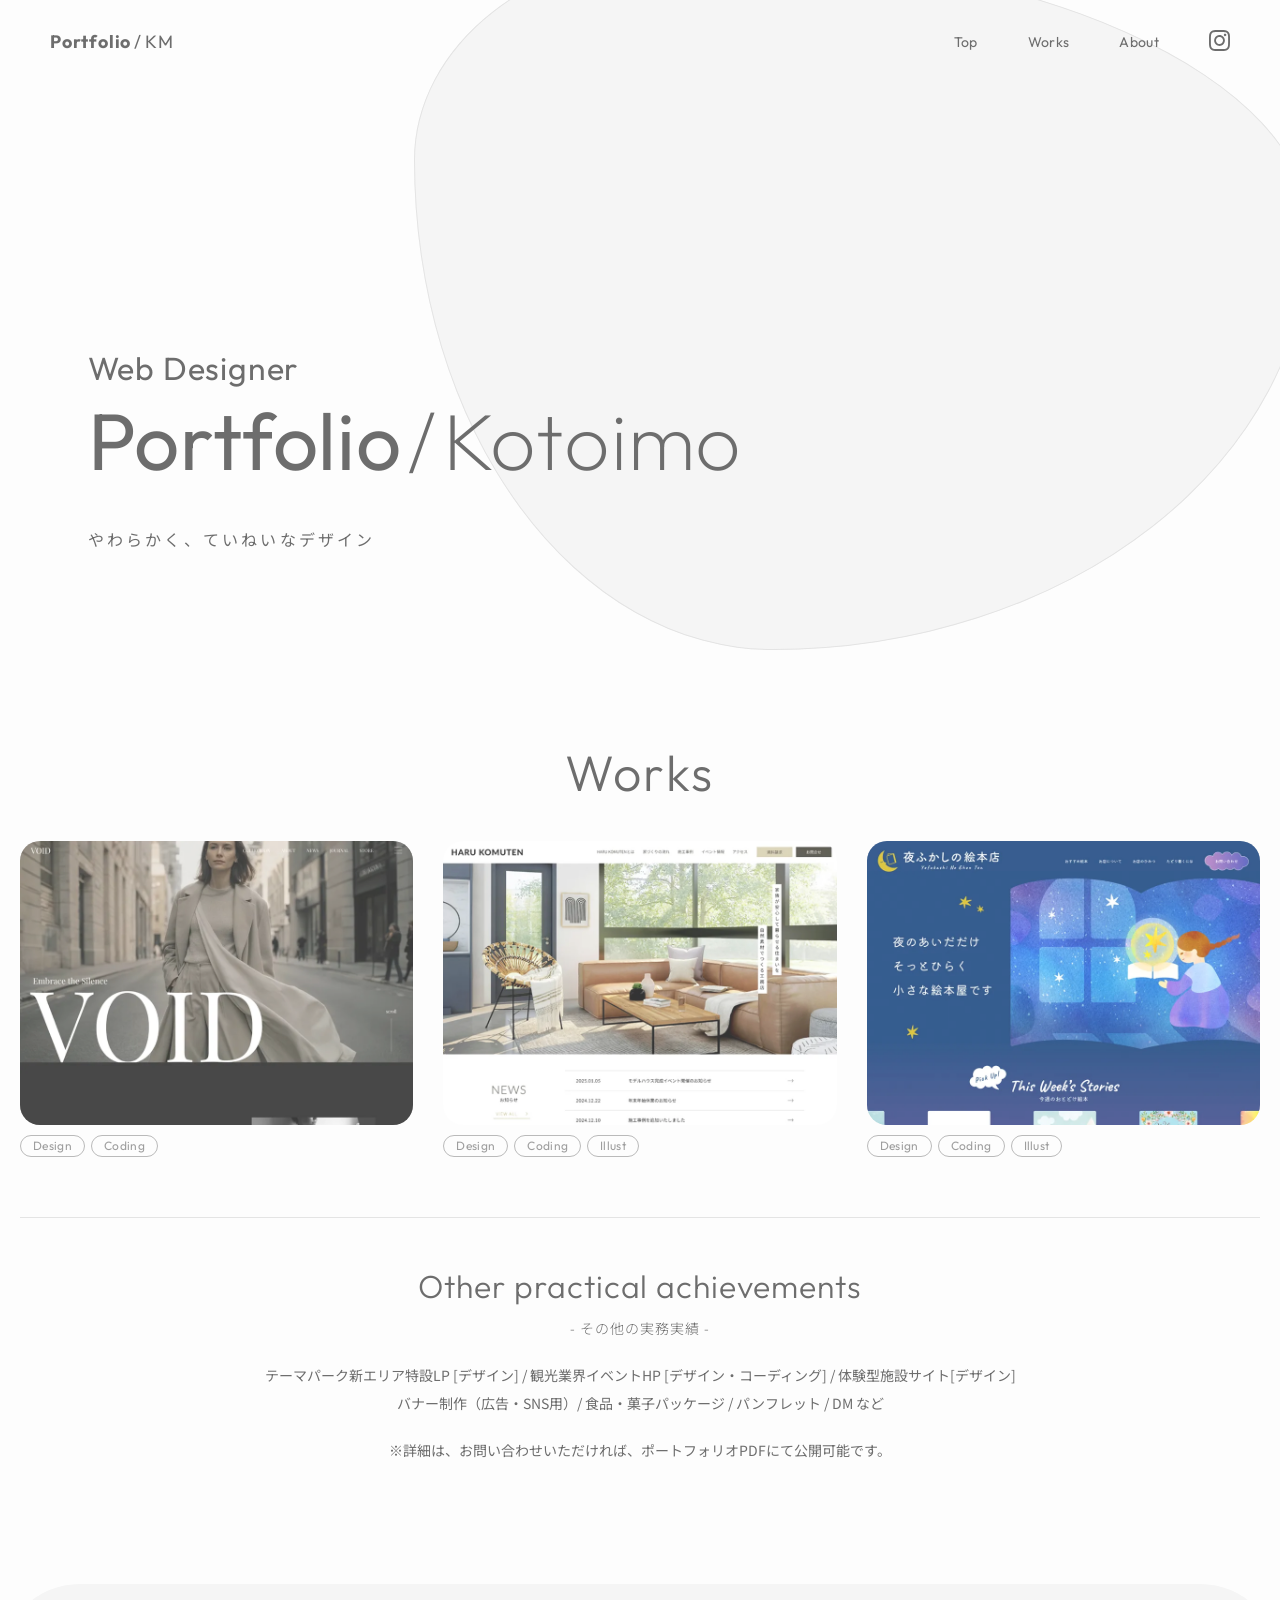
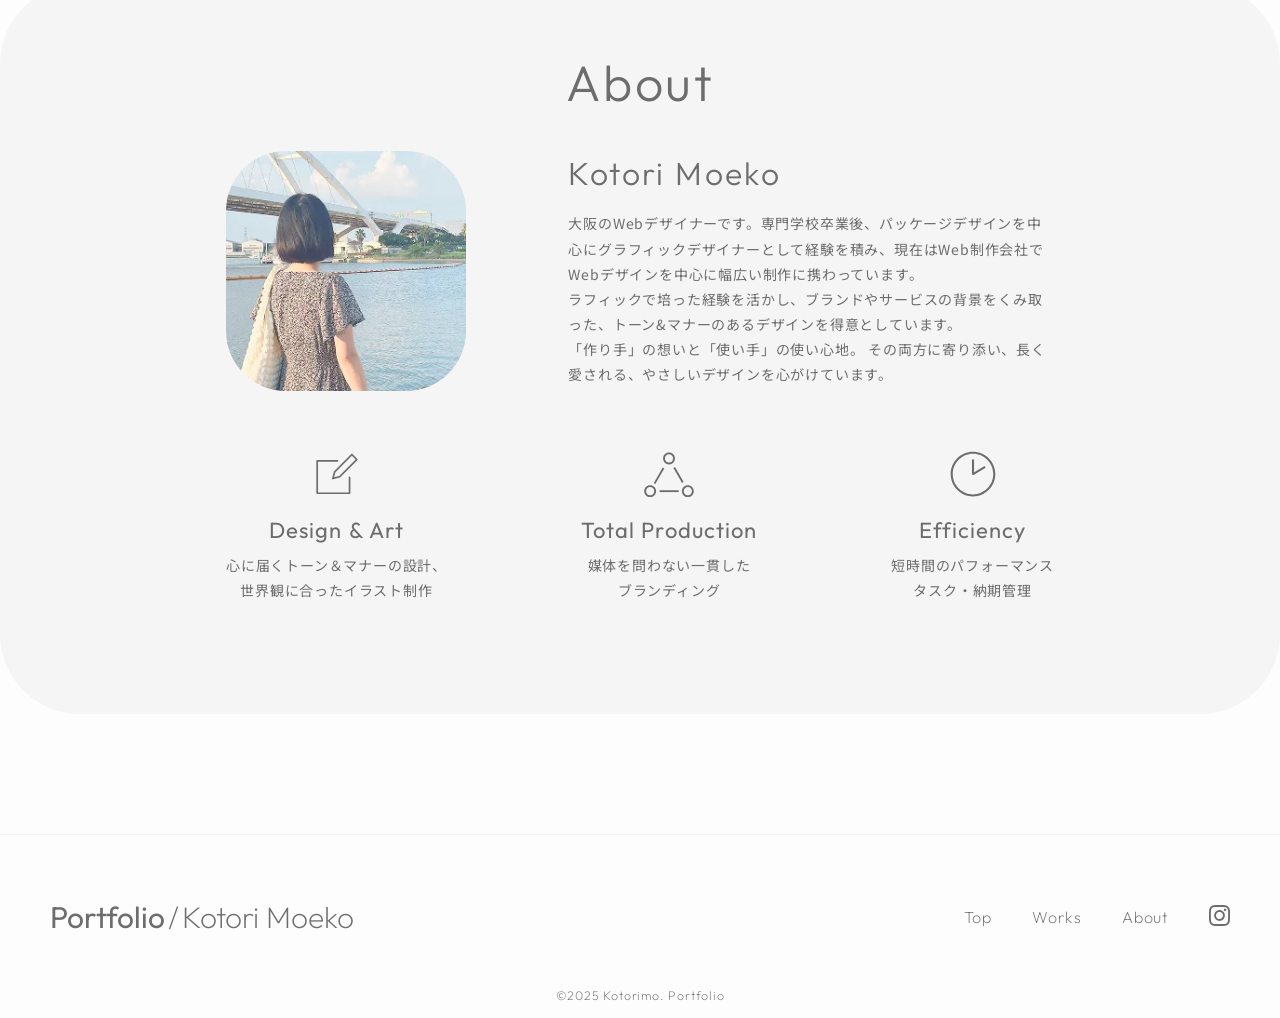
==== commit 7bb5a193: "20261001トップ更新" ====
--- a/index.html
+++ b/index.html
@@ -5,7 +5,7 @@
     <meta name="viewport" content="width=device-width, initial-scale=1.0">
     <title>Portfolio/Kotori Moeko</title>
     <link rel="stylesheet" href="assets/css/reset.css">
-    <link rel="stylesheet" href="assets/css/common.min.css">
+    <link rel="stylesheet" href="assets/css/common.css">
     <!-- OGP 基本 -->
     <meta property="og:title" content="Portfolio/Kotori Moeko" />
     <meta property="og:description" content="WebデザイナーKotori Moekoのポートフォリオサイトです" />
@@ -19,7 +19,7 @@
     <!--Google Font-->
     <link rel="preconnect" href="https://fonts.googleapis.com">
     <link rel="preconnect" href="https://fonts.gstatic.com" crossorigin>
-    <link href="https://fonts.googleapis.com/css2?family=Outfit:wght@200;400&family=Noto+Sans+JP:wght@400&display=swap" rel="stylesheet">
+    <link href="https://fonts.googleapis.com/css2?family=Outfit:wght@200;300;400&family=Noto+Sans+JP:wght@400&display=swap" rel="stylesheet">
     <!--Google Console-->
     <meta name="google-site-verification" content="6K4Z1dsUZo3_PM3ZOLrh1gN17eTgrgdVkQCW3r9zL08" />
 </head>
@@ -49,7 +49,7 @@
             <div class="fv__inner">
                 <div class="fv__title js-fv-title">
                     <h2 class="js-fv-item">Web Designer</h2>
-                    <h1 class="js-fv-item"><strong>Portfolio</strong><span>/</span><br class="sp_br">Kotori Moeko</h1>
+                    <h1 class="js-fv-item"><strong>Portfolio</strong><span>/</span><br class="sp_br">Kotoimo</h1>
                     <p class="js-fv-item">やわらかく、ていねいなデザイン</p>
                 </div>
             </div>
@@ -60,27 +60,22 @@
                 <ul class="works__list">
                     <li class="works__item fade-in">
                         <a href="#" class="works__imgwrap">
-                            <img src="assets/images/works_1.webp" alt="HARU KOMUTEN" loading="lazy">
-                        </a>
-                        <ul class="works__tab_list">
-                            <li class="works__tab_item">Design</li>
-                            <li class="works__tab_item">Coding</li>
-                        </ul>
-                        <div class="works__text">
-                            <p>HARU工務店（架空のコーポレートサイト）</p>
-                        </div>
-                    </li>
-                    <li class="works__item fade-in">
-                        <a href="#" class="works__imgwrap">
                             <img src="assets/images/works_2.webp" alt="VOID" loading="lazy">
                         </a>
                         <ul class="works__tab_list">
                             <li class="works__tab_item">Design</li>
                             <li class="works__tab_item">Coding</li>
                         </ul>
-                        <div class="works__text">
-                            <p>VOID（架空のアパレルブランドサイト）</p>
-                        </div>
+                    </li>
+                    <li class="works__item fade-in">
+                        <a href="#" class="works__imgwrap">
+                            <img src="assets/images/works_1.webp" alt="HARU KOMUTEN" loading="lazy">
+                        </a>
+                        <ul class="works__tab_list">
+                            <li class="works__tab_item">Design</li>
+                            <li class="works__tab_item">Coding</li>
+                            <li class="works__tab_item">Illust</li>
+                        </ul>
                     </li>
                     <li class="works__item fade-in">
                         <a href="#" class="works__imgwrap">
@@ -91,41 +86,61 @@
                             <li class="works__tab_item">Coding</li>
                             <li class="works__tab_item">Illust</li>
                         </ul>
-                        <div class="works__text">
-                            <p>夜更かし絵本店（架空のショップサイト）</p>
-                        </div>
                     </li>
                 </ul>
+                <div class="works__other fade-in">
+                    <h3 >Other practical achievements<br><span>- その他の実務実績 -</span></h3>
+                    <p>テーマパーク新エリア特設LP [デザイン]<span> / </span><br class="sp_br">観光業界イベントHP [デザイン・コーディング]<span> / </span><br class="sp_br">体験型施設サイト[デザイン]</p>
+                    <p>バナー制作（広告・SNS用）<span>/ </span><br class="sp_br">食品・菓子パッケージ<span> / </span><br class="sp_br">パンフレット / DM など</p>
+                    <br><p>※詳細は、お問い合わせいただければ、<br class="sp_br">ポートフォリオPDFにて公開可能です。</p>
+                </div>
                 <!--<a href="#" class="btn  fade-in">View More<span class="btn_arrow"></span></a>-->
             </div>
         </section>
         <section id="about" class="about">
             <h2 class="top_heading fade-in">About</h2>
             <div class="about__inner">
-                <img src="assets/images/about_top.webp" alt="プロフィールイメージ"  class="about__img  fade-in" loading="lazy">
-                <div>
-                    <div class="about__name  fade-in">
-                        <h3>Kotori Moeko</h3>
-                        <a href="https://www.instagram.com/kotori_mo_d" target="_blank"><img src="assets/images/insta.svg" alt="Instagram" class="about__snsicon" loading="lazy"></a>
+                <div class="about__profile">
+                    <img src="assets/images/about_top.webp" alt="プロフィールイメージ"  class="about__img  fade-in" loading="lazy">
+                    <div class=" fade-in">
+                        <div class="about__name ">
+                            <h3>Kotori Moeko</h3>
+                        </div>
+                        <p>大阪のWebデザイナーです。専門学校卒業後、パッケージデザインを中心にグラフィックデザイナーとして経験を積み、現在はWeb制作会社でWebデザインを中心に幅広い制作に携わっています。</p>
+                        <p>ラフィックで培った経験を活かし、ブランドやサービスの背景をくみ取った、トーン&マナーのあるデザインを得意としています。</p>
+                        <p>「作り手」の想いと「使い手」の使い心地。 その両方に寄り添い、長く愛される、やさしいデザインを心がけています。</p>
                     </div>
-                    <p>大阪在住</p>
-                    <p>グラフィックからWebデザイナーへ転職</p>
-                    <p>現在はWeb制作会社に勤務</p>
-                    <p><span>Web・広告・パッケージ・ロゴ・イラスト</span></p>
-                    <!--<a href="#" class="btn about__btn  fade-in">View More<span class="btn_arrow"></span></a>-->
                 </div>
+                <div class="about__strengths">
+                    <div class="fade-in">
+                        <img src="assets/images/ta-icon1.svg" alt=""  class="about__icon" loading="lazy">
+                        <h4>Design & Art</h4>
+                        <p>心に届くトーン＆マナーの設計、<br>世界観に合ったイラスト制作</p>
+                    </div>
+                    <div class="fade-in">
+                        <img src="assets/images/ta-icon2.svg" alt=""  class="about__icon" loading="lazy">
+                        <h4>Total Production</h4>
+                        <p>媒体を問わない一貫した<br>ブランディング</p>
+                    </div>
+                    <div class="fade-in">
+                        <img src="assets/images/ta-icon3.svg" alt=""  class="about__icon" loading="lazy">
+                        <h4>Efficiency</h4>
+                        <p>短時間のパフォーマンス<br>タスク・納期管理</p>
+                    </div>
+                </div>
+                <!--<a href="#" class="btn about__btn  fade-in">View More<span class="btn_arrow"></span></a>-->
             </div>
         </section>
         <!--<section id="contact" class="contact">
             <a class="contact__btn">Contact</a>
         </section>-->
     </main>
-    <footer class="footer">
+    <footer class="footer  fade-in">
         <div class="footer__inner">
-            <div class="footer__logo  fade-in">
+            <div class="footer__logo">
                 <a href="#fv"><strong>Portfolio</strong><span>/</span>Kotori Moeko</a>
             </div>
-            <nav class="footer__nav  fade-in">
+            <nav class="footer__nav">
                 <ul class="footer__list">
                     <li class="footer__item"><a href="#fv">Top</a></li>
                     <li class="footer__item"><a href="#works">Works</a></li>
@@ -135,7 +150,7 @@
                 </ul>
             </nav>
         </div>
-        <div class="copyright  fade-in">&copy;2025 Kotori Moeko. Portfolio</div>
+        <div class="copyright">&copy;2025 Kotorimo. Portfolio</div>
     </footer>
     <script src="https://code.jquery.com/jquery-3.6.0.min.js" defer></script>
     <script src="assets/js/script.js" defer></script>
--- a/assets/css/common.css
+++ b/assets/css/common.css
@@ -0,0 +1,621 @@
+/* ------------------------
+  Variables
+-------------------------*/
+/* ------------------------
+  Base
+-------------------------*/
+body {
+  background-color: #FDFDFD;
+  color: #6D6D6D;
+  font-family: "Noto Sans JP", sans-serif;
+  font-weight: 400;
+}
+body p {
+  font-size: 15px;
+  line-height: 1.8;
+}
+
+h1, h2, h3 {
+  font-family: "Outfit", sans-serif;
+  font-weight: 200;
+}
+
+img {
+  width: 100%;
+  height: auto;
+  display: block;
+}
+
+a {
+  display: inline-block;
+  transition: opacity 0.5s ease;
+}
+
+a:hover {
+  opacity: 0.5;
+}
+
+.btn {
+  display: flex;
+  align-items: center;
+  justify-content: center;
+  font-family: "Outfit", sans-serif;
+  font-size: clamp(16px, 4vw, 20px);
+  font-weight: 400;
+  border-bottom: 1px solid #6D6D6D;
+  padding: 15px 5px;
+  gap: 20px;
+  width: -moz-fit-content;
+  width: fit-content;
+  margin: 15px auto;
+}
+
+.btn_arrow {
+  position: relative;
+  display: inline-block;
+  width: 16px;
+  height: 1px;
+  background-color: #6D6D6D;
+  margin-left: 6px;
+}
+.btn_arrow::after {
+  content: "";
+  position: absolute;
+  right: 0;
+  top: 50%;
+  transform: translateY(-50%) rotate(45deg);
+  width: 6px;
+  height: 6px;
+  border-top: 1px solid #6D6D6D;
+  border-right: 1px solid #6D6D6D;
+}
+
+@media (min-width: 768px) {
+  .sp_br {
+    display: none;
+  }
+}
+
+.fade-in {
+  opacity: 0;
+  transform: translateY(20px);
+  transition: 0.8s ease;
+}
+
+.fade-in.show {
+  opacity: 1;
+  transform: translateY(0);
+}
+
+/* ------------------------
+  Header
+-------------------------*/
+.header {
+  padding: 20px 24px;
+  display: flex;
+  justify-content: space-between;
+  align-items: center;
+  position: fixed;
+  top: 0;
+  left: 0;
+  width: 100%;
+  z-index: 3;
+}
+@media (min-width: 768px) {
+  .header {
+    padding: 30px 50px;
+  }
+}
+.header__logo {
+  font-size: clamp(17px, 1.4vw, 20px);
+  font-family: "Outfit", sans-serif;
+  letter-spacing: 0.05rem;
+}
+.header__logo span {
+  padding: 0 3px;
+}
+.header__list {
+  display: flex;
+  align-items: center;
+  justify-content: space-between;
+  font-size: clamp(14px, 1.1vw, 16px);
+  gap: 20px;
+  font-family: "Outfit", sans-serif;
+  letter-spacing: 0.02rem;
+}
+@media (min-width: 768px) {
+  .header__list {
+    gap: 50px;
+  }
+}
+
+/* ------------------------
+  Top heading
+-------------------------*/
+.top_heading {
+  font-size: clamp(18px, 5.5vw, 36px);
+  font-weight: 300;
+  text-align: center;
+  padding: 20px 0;
+  letter-spacing: 0.05em;
+}
+@media (min-width: 768px) {
+  .top_heading {
+    font-size: 50px;
+    padding: 40px 0;
+  }
+}
+
+/* ------------------------
+  FV
+-------------------------*/
+.fv {
+  position: relative;
+  overflow: hidden;
+}
+.fv__inner {
+  position: relative;
+  padding: 300px 20px 50px;
+  z-index: 2;
+}
+@media (min-width: 768px) {
+  .fv__inner {
+    padding: 350px 30px 150px;
+  }
+}
+.fv__title {
+  padding-left: 2vw;
+}
+@media (min-width: 768px) {
+  .fv__title {
+    padding-left: 4.5vw;
+  }
+}
+.fv__title h2 {
+  font-size: 5vw;
+  font-weight: 400;
+  letter-spacing: 0.05rem;
+}
+@media (min-width: 768px) {
+  .fv__title h2 {
+    font-size: 2.5vw;
+  }
+}
+.fv__title h1 {
+  font-size: 11vw;
+  font-weight: 200;
+  margin: 10px 0 20px;
+  line-height: 1.1;
+  letter-spacing: 0.05rem;
+}
+@media (min-width: 768px) {
+  .fv__title h1 {
+    font-size: 6.25vw;
+  }
+}
+.fv__title h1 span {
+  padding: 0 5px;
+}
+.fv__title h1 strong {
+  font-weight: 400;
+}
+.fv__title p {
+  font-size: 13px;
+  letter-spacing: 0.2rem;
+  padding-top: 50px;
+}
+@media (min-width: 768px) {
+  .fv__title p {
+    font-size: 16px;
+    padding-top: 20px;
+  }
+}
+
+.round-wrap,
+.line_round-wrap {
+  position: absolute;
+  top: 70px;
+  right: -10%;
+  width: 90%;
+  height: 400px;
+  overflow: hidden;
+  z-index: -1;
+}
+@media (min-width: 768px) {
+  .round-wrap,
+  .line_round-wrap {
+    top: -50px;
+    right: -30px;
+    width: 70%;
+    height: 700px;
+  }
+}
+
+.round {
+  width: 100%;
+  height: 100%;
+  border-radius: 30% 70% 60% 40%/30% 40% 60% 70%;
+  animation: round_anime 7s ease-in-out infinite;
+  background-color: #F5F5F5;
+  overflow: hidden;
+  position: absolute;
+}
+
+@keyframes round_anime {
+  0% {
+    border-radius: 32% 68% 65% 35%/33% 38% 58% 72%;
+  }
+  25% {
+    border-radius: 50% 50% 45% 55%/45% 55% 60% 40%;
+  }
+  50% {
+    border-radius: 68% 32% 30% 70%/52% 68% 32% 48%;
+  }
+  75% {
+    border-radius: 55% 45% 50% 50%/50% 50% 65% 35%;
+  }
+  100% {
+    border-radius: 32% 68% 65% 35%/33% 38% 58% 72%;
+  }
+}
+.line_round {
+  width: 100%;
+  height: 100%;
+  border-radius: 30% 70% 60% 40%/30% 40% 60% 70%;
+  border: 1px solid #E4E4E4;
+  animation: line_round_anime 9s ease-in-out infinite;
+  position: absolute;
+}
+
+@keyframes line_round_anime {
+  0% {
+    border-radius: 28% 72% 55% 45%/35% 45% 55% 65%;
+  }
+  25% {
+    border-radius: 45% 55% 60% 40%/52% 48% 50% 50%;
+  }
+  50% {
+    border-radius: 72% 28% 35% 65%/43% 67% 37% 53%;
+  }
+  75% {
+    border-radius: 58% 42% 45% 55%/48% 52% 60% 40%;
+  }
+  100% {
+    border-radius: 28% 72% 55% 45%/35% 45% 55% 65%;
+  }
+}
+.js-fv-item {
+  opacity: 0;
+  transform: translateY(20px);
+}
+
+.js-fv-item.show {
+  opacity: 1;
+  transform: translateY(0);
+  transition: all 0.8s ease-out;
+}
+
+/* ------------------------
+  Works
+-------------------------*/
+.works__inner {
+  max-width: 1600px;
+  padding: 0 20px 80px;
+  margin: 0 auto;
+  text-align: center;
+}
+.works__list {
+  display: flex;
+  flex-flow: column;
+  gap: 30px;
+}
+@media (min-width: 768px) {
+  .works__list {
+    flex-flow: row;
+    justify-content: space-between;
+    align-items: center;
+  }
+}
+.works__text {
+  margin-top: 10px;
+}
+.works__text p {
+  font-size: clamp(12px, 1.04166vw, 15px);
+  text-align: left;
+  letter-spacing: 0.05rem;
+  line-height: 1.8;
+}
+.works .works__imgwrap {
+  position: relative;
+  overflow: hidden;
+  border-radius: 20px;
+  display: block;
+}
+.works .works__imgwrap::before {
+  content: "";
+  position: absolute;
+  inset: 0;
+  background-color: #ffffff;
+  opacity: 0.2;
+  z-index: 1;
+  pointer-events: none;
+}
+.works .works__imgwrap::after {
+  content: "";
+  position: absolute;
+  inset: 0;
+  background-color: #717171;
+  opacity: 0;
+  transition: opacity 0.6s ease;
+  z-index: 2;
+  pointer-events: none;
+}
+.works .works__imgwrap-text {
+  position: absolute;
+  inset: 0;
+  display: flex;
+  align-items: center;
+  justify-content: center;
+  color: #fff;
+  font-size: 3vw;
+  font-family: "Outfit", sans-serif;
+  font-weight: 300;
+  letter-spacing: 0.05em;
+  opacity: 0;
+  transition: opacity 0.3s ease;
+  z-index: 3;
+  pointer-events: none;
+}
+.works .works__imgwrap:hover::after {
+  opacity: 0.6;
+}
+.works .works__imgwrap:hover .works__imgwrap-text {
+  opacity: 1;
+}
+.works__tab_list {
+  display: flex;
+  align-items: center;
+  gap: 6px;
+  margin-top: 10px;
+}
+.works__tab_item {
+  border: 1px solid #BABABA;
+  font-size: 12px;
+  letter-spacing: 0.02rem;
+  font-family: "Outfit", sans-serif;
+  color: #9E9E9E;
+  padding: 3px 12px;
+  width: -moz-fit-content;
+  width: fit-content;
+  border-radius: 100vh;
+}
+.works__other {
+  margin: 60px auto 40px;
+  border-top: 1px solid #E4E4E4;
+  padding-top: 30px;
+}
+@media (min-width: 768px) {
+  .works__other {
+    padding-top: 50px;
+  }
+}
+.works__other h3 {
+  font-family: "Outfit", sans-serif;
+  font-size: 26px;
+  font-weight: 300;
+  margin-bottom: 20px;
+  letter-spacing: 0.03em;
+}
+@media (min-width: 768px) {
+  .works__other h3 {
+    font-size: 32px;
+  }
+}
+.works__other h3 span {
+  font-size: 14px;
+  font-family: "Noto Sans JP", sans-serif;
+}
+.works__other p {
+  font-size: 14px;
+  line-height: 2;
+}
+.works__other p span {
+  display: none;
+}
+@media (min-width: 768px) {
+  .works__other p span {
+    display: inline;
+  }
+}
+
+/* ------------------------
+  About
+-------------------------*/
+.about {
+  background-color: #F5F5F5;
+  border-radius: 40px;
+  padding: 20px 0 30px;
+  max-width: 1558px;
+  margin: 0 auto;
+}
+@media (min-width: 768px) {
+  .about {
+    border-radius: 80px;
+    padding: 30px 0 90px;
+  }
+}
+.about p {
+  font-size: 14px;
+  letter-spacing: 0.05rem;
+}
+@media (min-width: 768px) {
+  .about p {
+    text-align: left;
+  }
+}
+.about p span {
+  font-size: 12px;
+}
+.about__inner {
+  width: 100%;
+  margin: 0 auto;
+  padding: 0 24px;
+}
+@media (min-width: 768px) {
+  .about__inner {
+    max-width: 876px;
+  }
+}
+@media (min-width: 768px) {
+  .about__profile {
+    display: flex;
+    justify-content: center;
+    align-items: center;
+    gap: 8vw;
+  }
+}
+.about__note {
+  font-size: 12px;
+}
+@media (min-width: 768px) {
+  .about__note {
+    font-size: 15px;
+  }
+}
+.about__name {
+  display: flex;
+  align-items: center;
+  justify-content: center;
+  gap: 15px;
+  margin-top: 30px;
+  margin-bottom: 20px;
+}
+@media (min-width: 768px) {
+  .about__name {
+    justify-content: start;
+    margin-top: 0;
+  }
+}
+.about__name h3 {
+  font-size: 32px;
+  font-weight: 300;
+  letter-spacing: 0.15rem;
+}
+.about__img {
+  border-radius: 50px;
+  width: 20%;
+  height: 20%;
+  min-width: 240px;
+  min-height: 240px;
+  margin: 0 auto;
+}
+@media (min-width: 768px) {
+  .about__img {
+    border-radius: 60px;
+    margin: 0;
+  }
+}
+.about__strengths {
+  text-align: center;
+  margin-bottom: 20px;
+}
+@media (min-width: 768px) {
+  .about__strengths {
+    display: flex;
+    gap: 20px;
+    justify-content: space-between;
+    margin-top: 20px;
+  }
+}
+.about__strengths h4 {
+  font-family: "Outfit", sans-serif;
+  font-weight: 400;
+  font-size: 18px;
+  letter-spacing: 0.05em;
+  margin-bottom: 10px;
+}
+@media (min-width: 768px) {
+  .about__strengths h4 {
+    font-size: 22px;
+  }
+}
+.about__strengths p {
+  text-align: center;
+  font-size: 14px;
+}
+.about__icon {
+  margin: 40px auto 20px;
+  width: 40px;
+  height: auto;
+}
+@media (min-width: 768px) {
+  .about__icon {
+    width: 50px;
+  }
+}
+.about__snsicon {
+  width: 21px;
+}
+@media (min-width: 768px) {
+  .about__btn {
+    margin: 30px 0 0;
+  }
+}
+
+/* ------------------------
+  Footer
+-------------------------*/
+.footer {
+  border-top: 1px solid #F2F2F2;
+  padding: 30px 24px 0;
+  margin-top: 80px;
+}
+@media (min-width: 768px) {
+  .footer {
+    margin-top: 120px;
+    padding: 50px 50px 0;
+  }
+}
+@media (min-width: 768px) {
+  .footer__inner {
+    display: flex;
+    justify-content: space-between;
+    align-items: center;
+  }
+}
+.footer__logo {
+  font-family: "Outfit", sans-serif;
+  font-size: clamp(18px, 6vw, 30px);
+  font-weight: 200;
+  text-align: center;
+  padding: 10px 0;
+}
+.footer__logo span {
+  padding: 0 3px;
+}
+.footer__logo strong {
+  font-weight: 400;
+}
+.footer__list {
+  display: flex;
+  align-items: center;
+  justify-content: center;
+  font-size: clamp(14px, 4vw, 16px);
+  font-family: "Outfit", sans-serif;
+  font-weight: 200;
+  letter-spacing: 0.05rem;
+  gap: 40px;
+  margin: 20px auto;
+}
+.footer__item {
+  text-align: center;
+}
+
+.copyright {
+  font-size: clamp(12px, 0.972vw, 14px);
+  text-align: center;
+  font-family: "Outfit", sans-serif;
+  font-weight: 200;
+  margin: 40px 20px 15px;
+  letter-spacing: 0.05rem;
+}/*# sourceMappingURL=common.css.map */
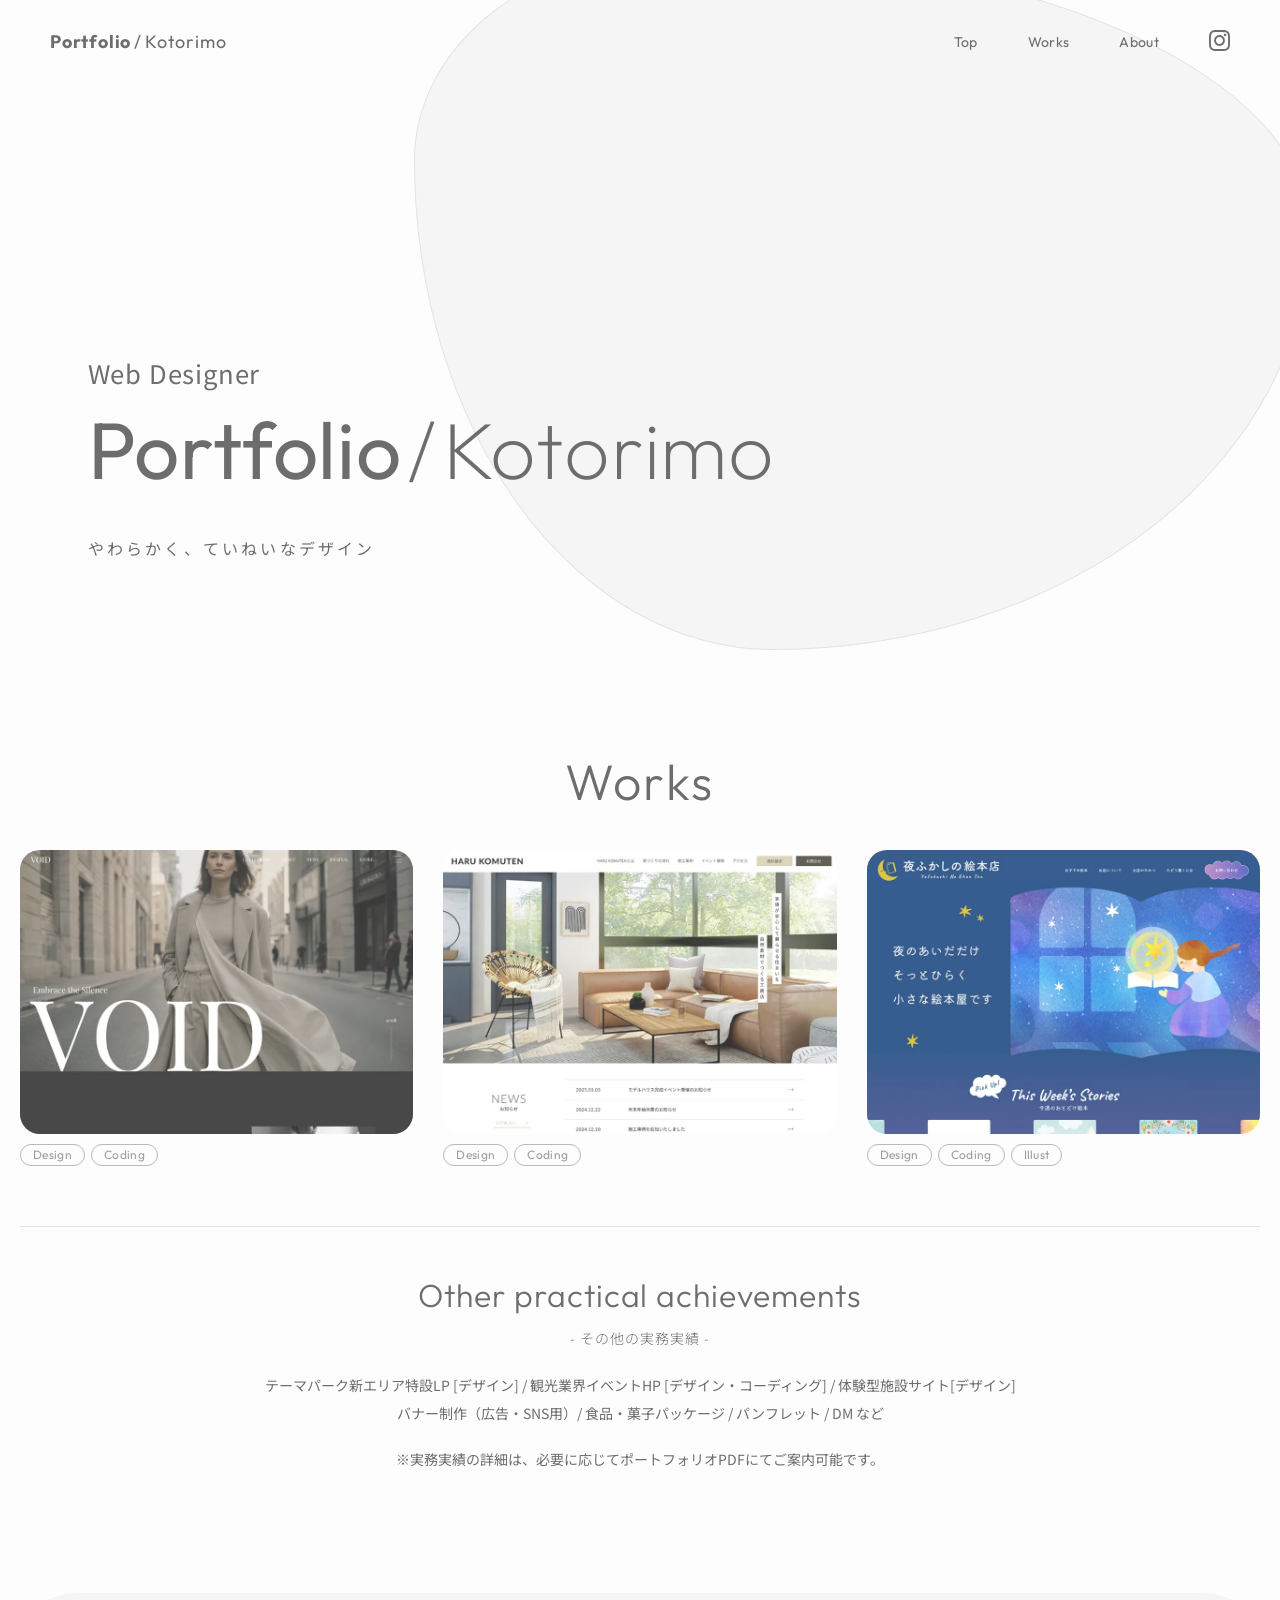
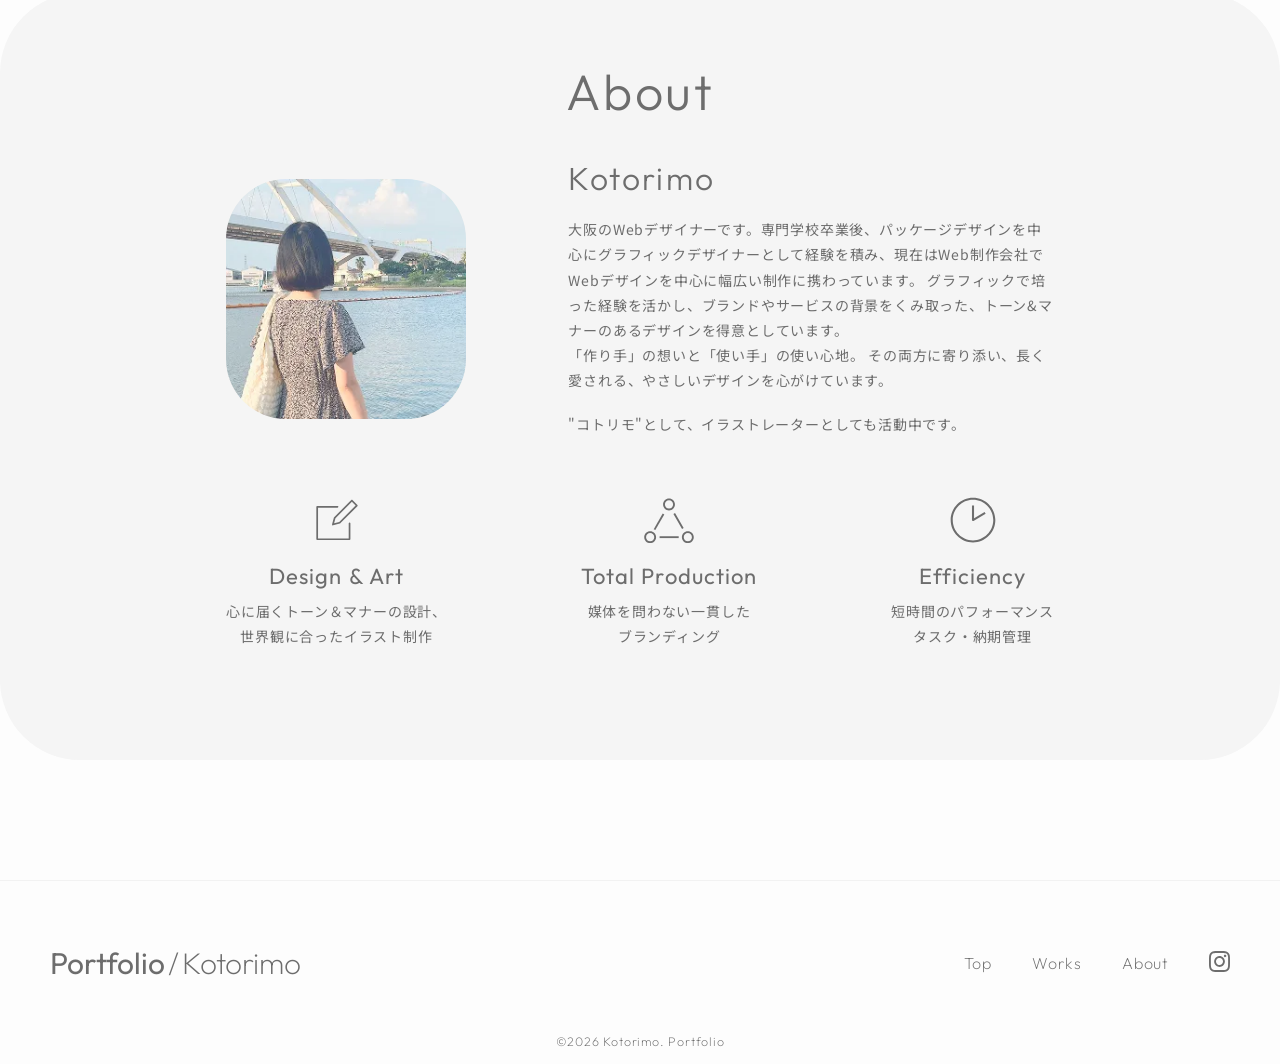
==== commit 9da89d7b: "20261002更新" ====
--- a/index.html
+++ b/index.html
@@ -3,16 +3,17 @@
 <head>
     <meta charset="UTF-8">
     <meta name="viewport" content="width=device-width, initial-scale=1.0">
-    <title>Portfolio/Kotori Moeko</title>
+    <title>Portfolio/Kotorimo</title>
     <link rel="stylesheet" href="assets/css/reset.css">
     <link rel="stylesheet" href="assets/css/common.css">
+    <link rel="canonical" href="https://moeko-design.github.io/portfolio/">
     <!-- OGP 基本 -->
-    <meta property="og:title" content="Portfolio/Kotori Moeko" />
-    <meta property="og:description" content="WebデザイナーKotori Moekoのポートフォリオサイトです" />
-    <meta property="og:type" content="website" />
-    <meta property="og:url" content="https://moeko-design.github.io/portfolio/ " />
+    <meta property="og:title" content="Portfolio/Kotorimo" />
+<meta property="og:description" content="大阪を拠点に活動するWebデザイナーKotorimoのポートフォリオ。Webデザイン、グラフィックデザイン、イラスト制作などを掲載しています。">    <meta property="og:type" content="website" />
+    <meta property="og:url" content="https://moeko-design.github.io/portfolio/"/>
     <meta property="og:image" content="https://moeko-design.github.io/portfolio/assets/images/ogp.png" />
-    <meta property="og:site_name" content="Portfolio/Kotori Moeko" />
+    <meta property="og:site_name" content="Portfolio/Kotorimo" />
+    <meta name="description" content="大阪を拠点に活動するWebデザイナーKotorimoのポートフォリオ。Webデザイン、グラフィックデザイン、イラスト制作などの実績・自主制作を掲載しています。">
     <!--favicon-->
     <link rel="icon" href="assets/images/favicon.ico" id="favicon">
     <link rel="apple-touch-icon" sizes="180x180" href="assets/images/favicon180x180.png">
@@ -26,14 +27,14 @@
 <body>
     <header class="header">
         <div class="header__logo">
-            <a href="#fv"><strong>Portfolio</strong><span>/</span>KM</a>
+            <a href="#fv"><strong>Portfolio</strong><span>/</span>Kotorimo</a>
         </div>
         <nav class="header__nav">
             <ul class="header__list">
                 <li class="header__item"><a href="#fv">Top</a></li>
-                <li class="header__item"><a href="#works">Works</a></li>
+                <li class="header__item"><a href="works.html">Works</a></li>
                 <li class="header__item"><a href="#about">About</a></li>
-                <li><a href="https://www.instagram.com/kotori_mo_d" target="_blank"><img src="assets/images/insta.svg" alt="Instagram" loading="lazy"></a></li>
+                <li><a href="https://www.instagram.com/kotori_mo_d" target="_blank" rel="noopener noreferrer"><img src="assets/images/insta.svg" alt="Instagram" loading="lazy"></a></li>
                 <!--<li class="header__item"><a href="#">Contact</a></li>-->
             </ul>
         </nav>
@@ -48,8 +49,8 @@
             </div>
             <div class="fv__inner">
                 <div class="fv__title js-fv-title">
-                    <h2 class="js-fv-item">Web Designer</h2>
-                    <h1 class="js-fv-item"><strong>Portfolio</strong><span>/</span><br class="sp_br">Kotoimo</h1>
+                    <p class="fv__job js-fv-item">Web Designer</p>
+                    <h1 class="js-fv-item"><strong>Portfolio</strong><span>/</span><br class="sp_br">Kotorimo</h1>
                     <p class="js-fv-item">やわらかく、ていねいなデザイン</p>
                 </div>
             </div>
@@ -59,7 +60,7 @@
                 <h2 class="top_heading fade-in">Works</h2>
                 <ul class="works__list">
                     <li class="works__item fade-in">
-                        <a href="#" class="works__imgwrap">
+                        <a href="works_void.html" class="works__imgwrap">
                             <img src="assets/images/works_2.webp" alt="VOID" loading="lazy">
                         </a>
                         <ul class="works__tab_list">
@@ -68,17 +69,16 @@
                         </ul>
                     </li>
                     <li class="works__item fade-in">
-                        <a href="#" class="works__imgwrap">
+                        <a href="works_haru.html" class="works__imgwrap">
                             <img src="assets/images/works_1.webp" alt="HARU KOMUTEN" loading="lazy">
                         </a>
                         <ul class="works__tab_list">
                             <li class="works__tab_item">Design</li>
                             <li class="works__tab_item">Coding</li>
-                            <li class="works__tab_item">Illust</li>
                         </ul>
                     </li>
                     <li class="works__item fade-in">
-                        <a href="#" class="works__imgwrap">
+                        <a href="works_yofukashi.html" class="works__imgwrap">
                             <img src="assets/images/works_3.webp" alt="夜更かし絵本店" loading="lazy">
                         </a>
                         <ul class="works__tab_list">
@@ -92,7 +92,7 @@
                     <h3 >Other practical achievements<br><span>- その他の実務実績 -</span></h3>
                     <p>テーマパーク新エリア特設LP [デザイン]<span> / </span><br class="sp_br">観光業界イベントHP [デザイン・コーディング]<span> / </span><br class="sp_br">体験型施設サイト[デザイン]</p>
                     <p>バナー制作（広告・SNS用）<span>/ </span><br class="sp_br">食品・菓子パッケージ<span> / </span><br class="sp_br">パンフレット / DM など</p>
-                    <br><p>※詳細は、お問い合わせいただければ、<br class="sp_br">ポートフォリオPDFにて公開可能です。</p>
+                    <br><p>※実務実績の詳細は、必要に応じてポートフォリオPDFにてご案内可能です。</p>
                 </div>
                 <!--<a href="#" class="btn  fade-in">View More<span class="btn_arrow"></span></a>-->
             </div>
@@ -104,11 +104,13 @@
                     <img src="assets/images/about_top.webp" alt="プロフィールイメージ"  class="about__img  fade-in" loading="lazy">
                     <div class=" fade-in">
                         <div class="about__name ">
-                            <h3>Kotori Moeko</h3>
+                            <h3>Kotorimo</h3>
                         </div>
-                        <p>大阪のWebデザイナーです。専門学校卒業後、パッケージデザインを中心にグラフィックデザイナーとして経験を積み、現在はWeb制作会社でWebデザインを中心に幅広い制作に携わっています。</p>
-                        <p>ラフィックで培った経験を活かし、ブランドやサービスの背景をくみ取った、トーン&マナーのあるデザインを得意としています。</p>
+                        <p>大阪のWebデザイナーです。専門学校卒業後、パッケージデザインを中心にグラフィックデザイナーとして経験を積み、現在はWeb制作会社でWebデザインを中心に幅広い制作に携わっています。
+                            グラフィックで培った経験を活かし、ブランドやサービスの背景をくみ取った、トーン&マナーのあるデザインを得意としています。</p>
                         <p>「作り手」の想いと「使い手」の使い心地。 その両方に寄り添い、長く愛される、やさしいデザインを心がけています。</p>
+                        <br>
+                        <p>"コトリモ"として、イラストレーターとしても活動中です。</p>
                     </div>
                 </div>
                 <div class="about__strengths">
@@ -135,22 +137,22 @@
             <a class="contact__btn">Contact</a>
         </section>-->
     </main>
-    <footer class="footer  fade-in">
+    <footer class="footer">
         <div class="footer__inner">
             <div class="footer__logo">
-                <a href="#fv"><strong>Portfolio</strong><span>/</span>Kotori Moeko</a>
+                <a href="#fv"><strong>Portfolio</strong><span>/</span>Kotorimo</a>
             </div>
             <nav class="footer__nav">
                 <ul class="footer__list">
                     <li class="footer__item"><a href="#fv">Top</a></li>
-                    <li class="footer__item"><a href="#works">Works</a></li>
+                    <li class="footer__item"><a href="works.html">Works</a></li>
                     <li class="footer__item"><a href="#about">About</a></li>
-                     <li><a href="https://www.instagram.com/kotori_mo_d" target="_blank"><img src="assets/images/insta.svg" alt="Instagram" loading="lazy"></a></li>
+                     <li><a href="https://www.instagram.com/kotori_mo_d" target="_blank" rel="noopener noreferrer"><img src="assets/images/insta.svg" alt="Instagram" loading="lazy"></a></li>
                     <!--<li class="footer__item"><a href="#">Contact</a></li>-->
                 </ul>
             </nav>
         </div>
-        <div class="copyright">&copy;2025 Kotorimo. Portfolio</div>
+        <div class="copyright">&copy;2026 Kotorimo. Portfolio</div>
     </footer>
     <script src="https://code.jquery.com/jquery-3.6.0.min.js" defer></script>
     <script src="assets/js/script.js" defer></script>
--- a/assets/css/common.css
+++ b/assets/css/common.css
@@ -1,3 +1,4 @@
+@charset "UTF-8";
 /* ------------------------
   Variables
 -------------------------*/
@@ -45,7 +46,6 @@
   border-bottom: 1px solid #6D6D6D;
   padding: 15px 5px;
   gap: 20px;
-  width: -moz-fit-content;
   width: fit-content;
   margin: 15px auto;
 }
@@ -171,16 +171,6 @@
     padding-left: 4.5vw;
   }
 }
-.fv__title h2 {
-  font-size: 5vw;
-  font-weight: 400;
-  letter-spacing: 0.05rem;
-}
-@media (min-width: 768px) {
-  .fv__title h2 {
-    font-size: 2.5vw;
-  }
-}
 .fv__title h1 {
   font-size: 11vw;
   font-weight: 200;
@@ -199,15 +189,25 @@
 .fv__title h1 strong {
   font-weight: 400;
 }
-.fv__title p {
+.fv__title > p:not(.fv__job) {
   font-size: 13px;
   letter-spacing: 0.2rem;
   padding-top: 50px;
 }
 @media (min-width: 768px) {
-  .fv__title p {
+  .fv__title > p:not(.fv__job) {
     font-size: 16px;
     padding-top: 20px;
+  }
+}
+.fv__job {
+  font-size: 5vw;
+  font-weight: 400;
+  letter-spacing: 0.05rem;
+}
+@media (min-width: 768px) {
+  .fv__job {
+    font-size: 2vw;
   }
 }
 
@@ -304,6 +304,9 @@
   margin: 0 auto;
   text-align: center;
 }
+.works__inner--workstop {
+  padding-bottom: 0;
+}
 .works__list {
   display: flex;
   flex-flow: column;
@@ -385,7 +388,6 @@
   font-family: "Outfit", sans-serif;
   color: #9E9E9E;
   padding: 3px 12px;
-  width: -moz-fit-content;
   width: fit-content;
   border-radius: 100vh;
 }
@@ -425,6 +427,37 @@
 @media (min-width: 768px) {
   .works__other p span {
     display: inline;
+  }
+}
+.works {
+  /* Workssページ */
+}
+.works__heading {
+  font-family: "Outfit", sans-serif;
+  font-size: 26px;
+  font-weight: 300;
+  margin-top: 100px;
+  margin-bottom: 40px;
+  letter-spacing: 0.03em;
+}
+@media (min-width: 768px) {
+  .works__heading {
+    font-size: 50px;
+  }
+}
+.works__category {
+  font-family: "Outfit", sans-serif;
+  font-size: 16px;
+  font-weight: 300;
+  margin-top: 50px;
+  margin-bottom: 30px;
+  letter-spacing: 0.03em;
+}
+@media (min-width: 768px) {
+  .works__category {
+    font-size: 26px;
+    margin-top: 100px;
+    margin-bottom: 40px;
   }
 }
 
@@ -618,4 +651,298 @@
   font-weight: 200;
   margin: 40px 20px 15px;
   letter-spacing: 0.05rem;
-}/*# sourceMappingURL=common.css.map */+}
+
+/*Woks 詳細ページ*/
+/* ------------------------
+  Work Detail
+-------------------------*/
+.work-detail {
+  margin-top: 80px;
+  padding: 60px 20px;
+  background: #F5F5F5;
+  border-radius: 50px;
+}
+@media (min-width: 768px) {
+  .work-detail {
+    margin-top: 120px;
+    padding: 120px 60px 140px;
+  }
+}
+.work-detail__inner {
+  width: 100%;
+  max-width: 1320px;
+  margin: 0 auto;
+  display: flex;
+  flex-direction: column;
+}
+@media (min-width: 768px) {
+  .work-detail__inner {
+    display: grid;
+    grid-template-columns: minmax(0, 1.5fr) minmax(320px, 0.85fr);
+    gap: 85px;
+    align-items: start;
+  }
+}
+.work-detail {
+  /* ------------------------
+    PC image
+  -------------------------*/
+}
+.work-detail__visual {
+  width: 100%;
+  order: 2;
+  margin-top: 60px;
+}
+@media (min-width: 768px) {
+  .work-detail__visual {
+    order: initial;
+    margin-top: 0;
+  }
+}
+.work-detail__pc {
+  display: block;
+  width: 100%;
+  height: auto;
+}
+.work-detail {
+  /* ------------------------
+    Content
+  -------------------------*/
+}
+.work-detail__content {
+  width: 100%;
+  order: 1;
+}
+@media (min-width: 768px) {
+  .work-detail__content {
+    order: initial;
+  }
+}
+.work-detail__header {
+  margin-bottom: 50px;
+}
+@media (min-width: 768px) {
+  .work-detail__header {
+    margin-bottom: 90px;
+  }
+}
+.work-detail__title {
+  margin: 0;
+  font-family: "Outfit", sans-serif;
+  max-width: 350px;
+  font-size: 50px;
+  font-weight: 200;
+  line-height: 1;
+  letter-spacing: 0.02em;
+}
+@media (min-width: 768px) {
+  .work-detail__title {
+    font-size: 72px;
+  }
+}
+.work-detail__subtitle {
+  margin-top: 10px;
+  font-size: 14px;
+  line-height: 1.7;
+  letter-spacing: 0.04em;
+}
+@media (min-width: 768px) {
+  .work-detail__subtitle {
+    margin-top: 18px;
+  }
+}
+.work-detail__illust {
+  max-width: 400px;
+  margin-top: 30px;
+}
+.work-detail {
+  /* ------------------------
+    Test Site
+  -------------------------*/
+}
+.work-detail__site {
+  display: flex;
+  align-items: center;
+  justify-content: space-between;
+  width: 100%;
+  max-width: 350px;
+  margin-top: 20px;
+  padding: 18px 16px;
+  border: 1px solid #999;
+  font-family: "Outfit", sans-serif;
+  font-size: 16px;
+  font-weight: 300;
+  letter-spacing: 0.12em;
+  transition: opacity 0.3s ease;
+}
+.work-detail__site:hover {
+  opacity: 0.6;
+}
+@media (min-width: 768px) {
+  .work-detail__site {
+    margin-top: 34px;
+  }
+}
+.work-detail {
+  /* ------------------------
+    Info
+  -------------------------*/
+}
+.work-detail__info {
+  width: 100%;
+}
+.work-detail__block {
+  margin-bottom: 30px;
+}
+@media (min-width: 768px) {
+  .work-detail__block {
+    margin-bottom: 50px;
+  }
+}
+.work-detail__block:last-child {
+  margin-bottom: 0;
+}
+.work-detail__heading {
+  margin: 0 0 14px;
+  font-family: "Outfit", sans-serif;
+  font-size: 18px;
+  font-weight: 300;
+  letter-spacing: 0.03em;
+}
+.work-detail__text {
+  margin: 0;
+  font-size: 13px;
+  line-height: 1.8;
+  letter-spacing: 0.03em;
+}
+.work-detail {
+  /* ------------------------
+    Color
+  -------------------------*/
+}
+.work-detail__color-list {
+  display: flex;
+  align-items: center;
+  gap: 12px;
+  margin: 0;
+  padding: 0;
+}
+.work-detail__color {
+  display: block;
+  width: 36px;
+  height: 36px;
+  border-radius: 50%;
+}
+.work-detail__color--01 {
+  background: #111;
+}
+.work-detail__color--02 {
+  background: #F8F8F8;
+  border: 1px solid #BBB;
+}
+.work-detail__color--03 {
+  background: #1A1A1A;
+}
+.work-detail__color--04 {
+  background: #F8F8F8;
+  border: 1px solid #BBB;
+}
+.work-detail__color--05 {
+  background: #D3CAA9;
+}
+.work-detail__color--06 {
+  background: #3B392D;
+}
+.work-detail__color--07 {
+  background: #053573;
+}
+.work-detail__color--08 {
+  background: #9C6CB3;
+}
+.work-detail__color--09 {
+  background: #D5B811;
+}
+.work-detail {
+  /* ------------------------
+    Concept
+  -------------------------*/
+}
+.work-detail__concept {
+  margin: 0;
+  font-size: 13px;
+  line-height: 2;
+  letter-spacing: 0.03em;
+}
+
+/* ------------------------
+  work-nav
+-------------------------*/
+.work-nav {
+  display: flex;
+  justify-content: center;
+  align-items: center;
+  gap: 80px;
+  margin: 45px auto 120px;
+  padding: 0 20px;
+}
+.work-nav--workstop {
+  margin: 40px auto 0;
+}
+@media (min-width: 768px) {
+  .work-nav--workstop {
+    margin: 80px auto 0;
+  }
+}
+
+/* ------------------------
+  Work Back
+-------------------------*/
+.work-back {
+  display: flex;
+  align-items: center;
+  justify-content: space-between;
+  width: 115px;
+  padding-bottom: 8px;
+  border-bottom: 1px solid #999;
+  font-family: "Outfit", sans-serif;
+  font-size: 14px;
+  font-weight: 300;
+  transition: opacity 0.3s ease;
+}
+.work-back:hover {
+  opacity: 0.6;
+}
+.work-back__arrow {
+  font-size: 14px;
+  line-height: 1;
+}
+.work-back__text {
+  line-height: 1;
+}
+
+/* ------------------------
+  Work Next
+-------------------------*/
+.work-next {
+  display: flex;
+  align-items: center;
+  justify-content: space-between;
+  width: 115px;
+  padding-bottom: 8px;
+  border-bottom: 1px solid #999;
+  font-family: "Outfit", sans-serif;
+  font-size: 14px;
+  font-weight: 300;
+  transition: opacity 0.3s ease;
+}
+.work-next:hover {
+  opacity: 0.6;
+}
+.work-next__arrow {
+  font-size: 14spx;
+  line-height: 1;
+}
+.work-next__text {
+  line-height: 1;
+}
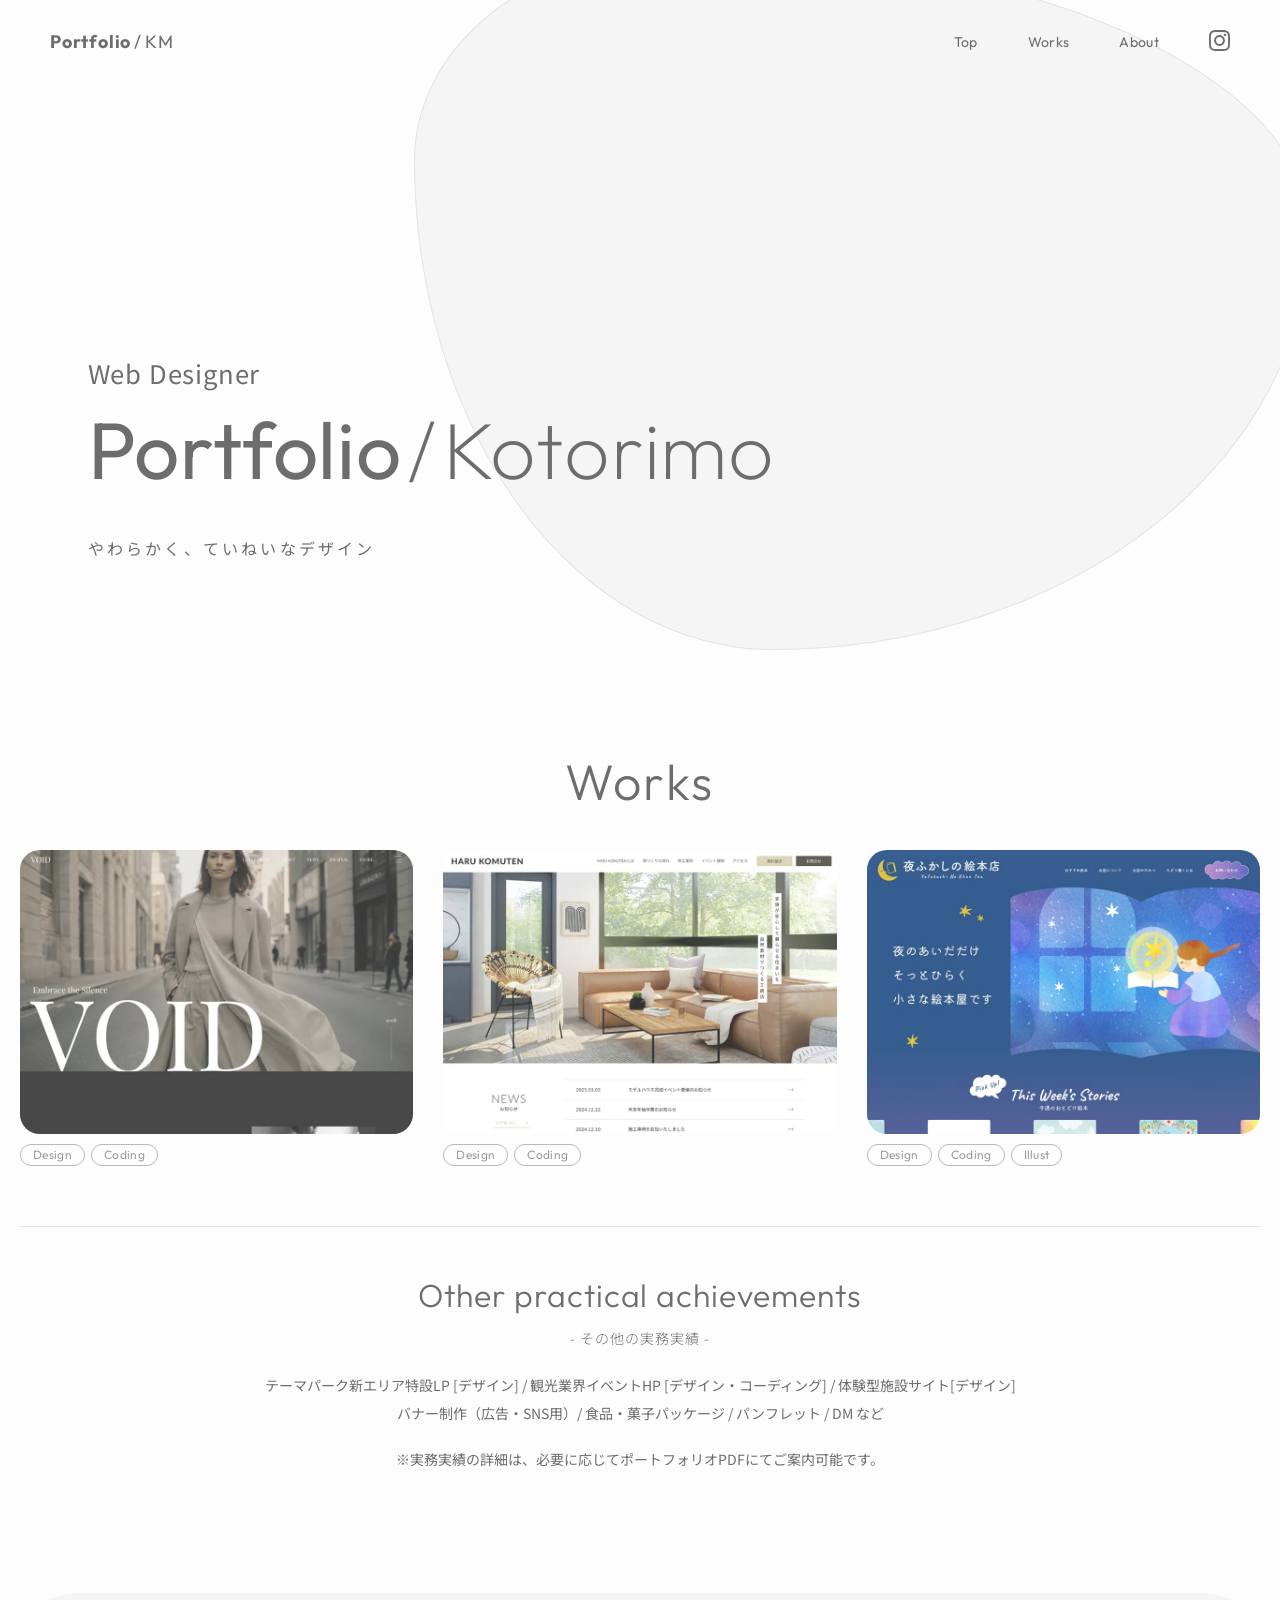
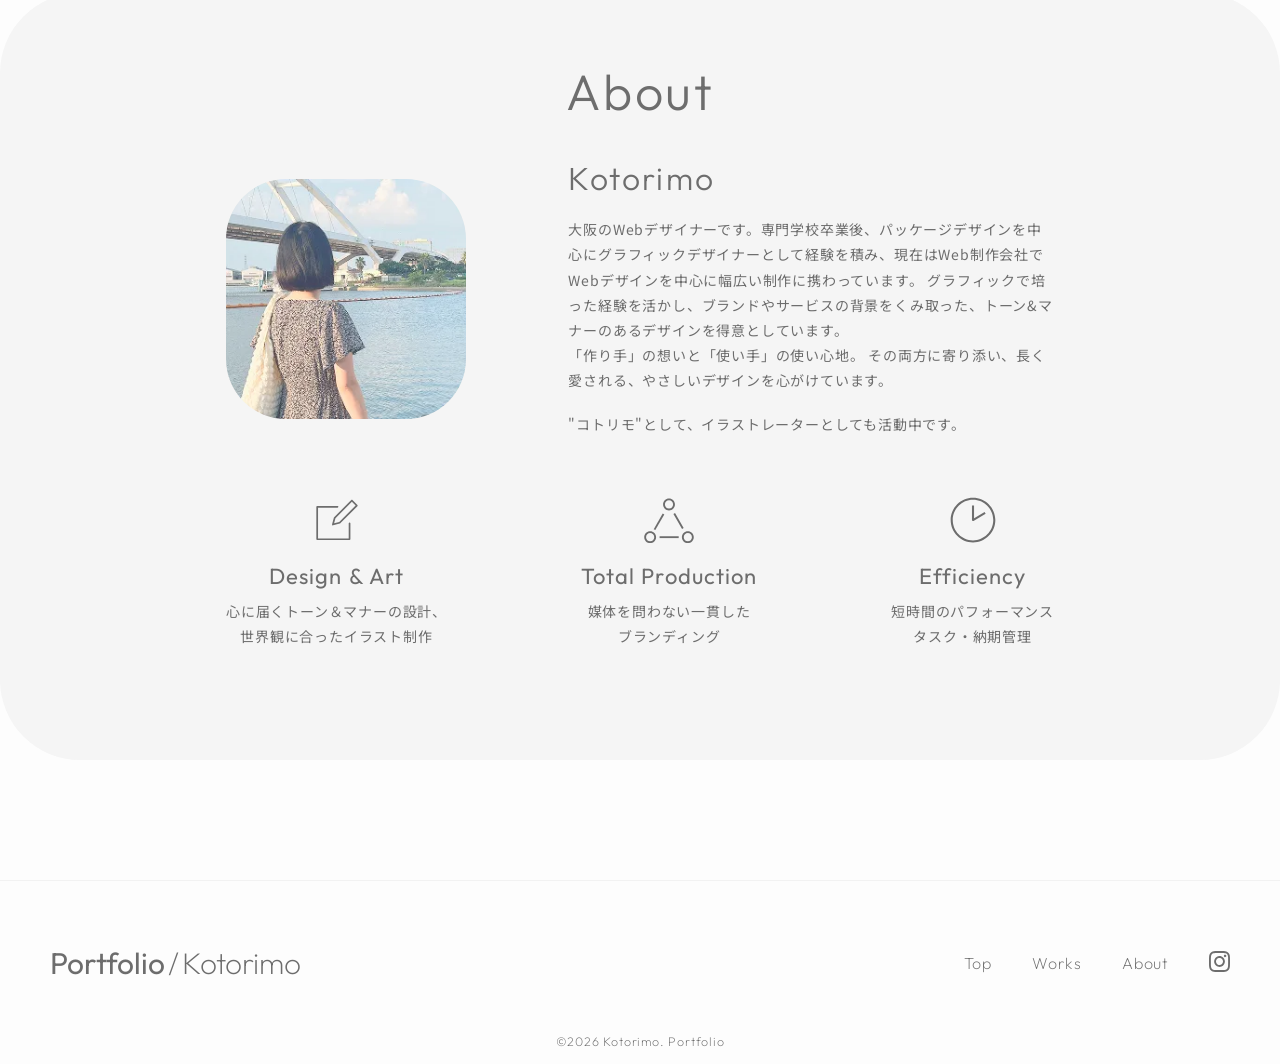
==== commit 7b617275: "ヘッダー更新" ====
--- a/index.html
+++ b/index.html
@@ -27,7 +27,7 @@
 <body>
     <header class="header">
         <div class="header__logo">
-            <a href="#fv"><strong>Portfolio</strong><span>/</span>Kotorimo</a>
+            <a href="#fv"><strong>Portfolio</strong><span>/</span>KM</a>
         </div>
         <nav class="header__nav">
             <ul class="header__list">
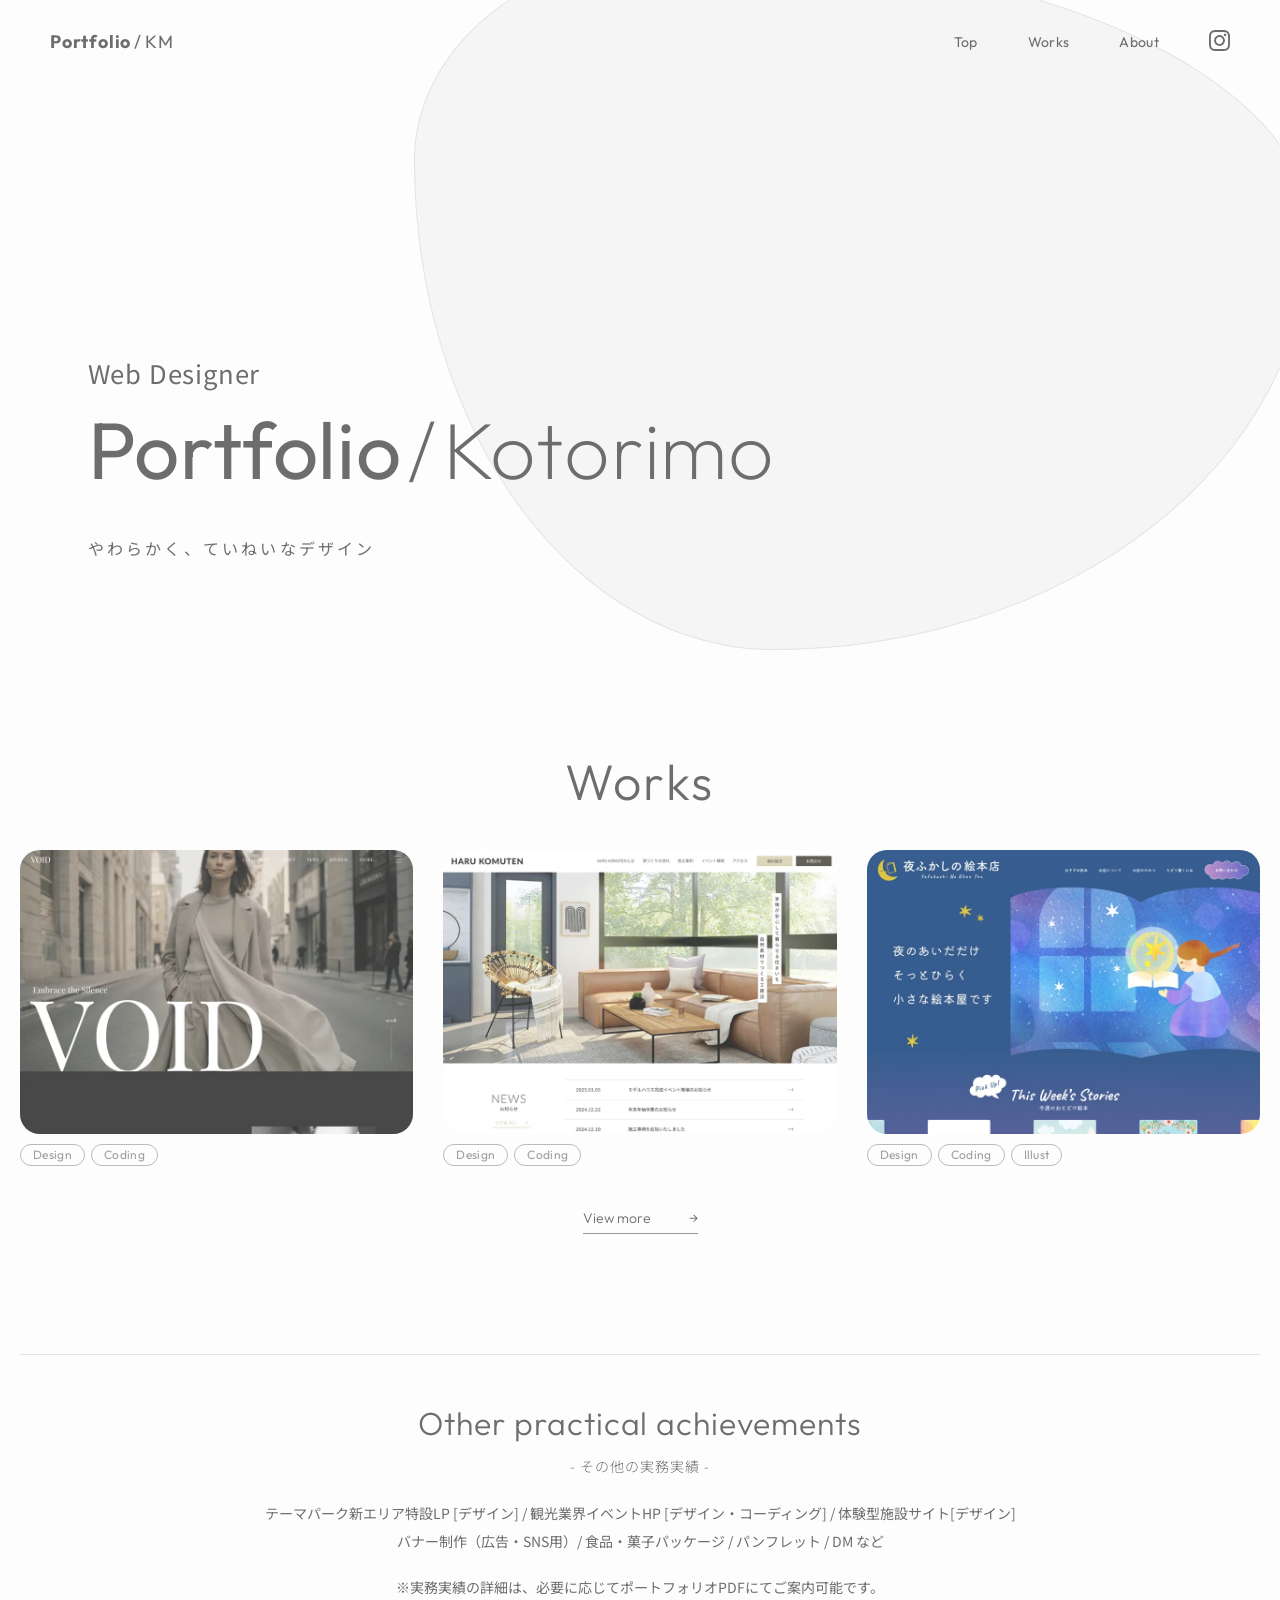
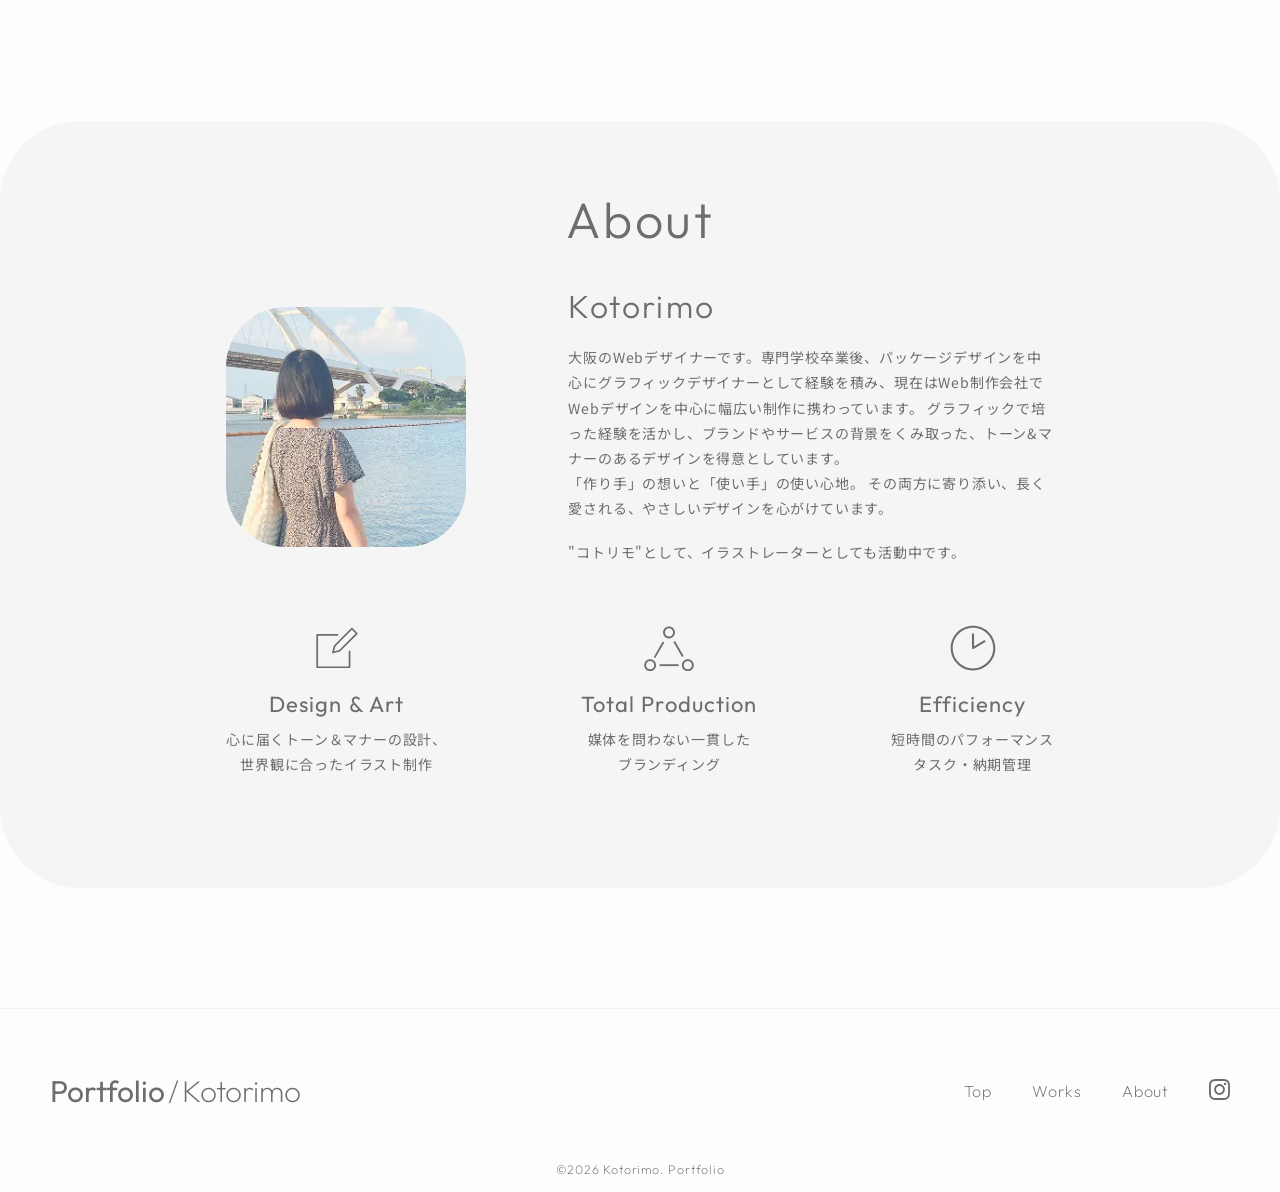
==== commit a053934a: "ボタン追加" ====
--- a/index.html
+++ b/index.html
@@ -88,6 +88,12 @@
                         </ul>
                     </li>
                 </ul>
+                <div class="work-nav">
+                    <a href="works.html" class="work-next">
+                        <span class="work-next__text">View more</span>
+                        <span class="work-next__arrow">→</span>
+                    </a>
+                </div>
                 <div class="works__other fade-in">
                     <h3 >Other practical achievements<br><span>- その他の実務実績 -</span></h3>
                     <p>テーマパーク新エリア特設LP [デザイン]<span> / </span><br class="sp_br">観光業界イベントHP [デザイン・コーディング]<span> / </span><br class="sp_br">体験型施設サイト[デザイン]</p>
